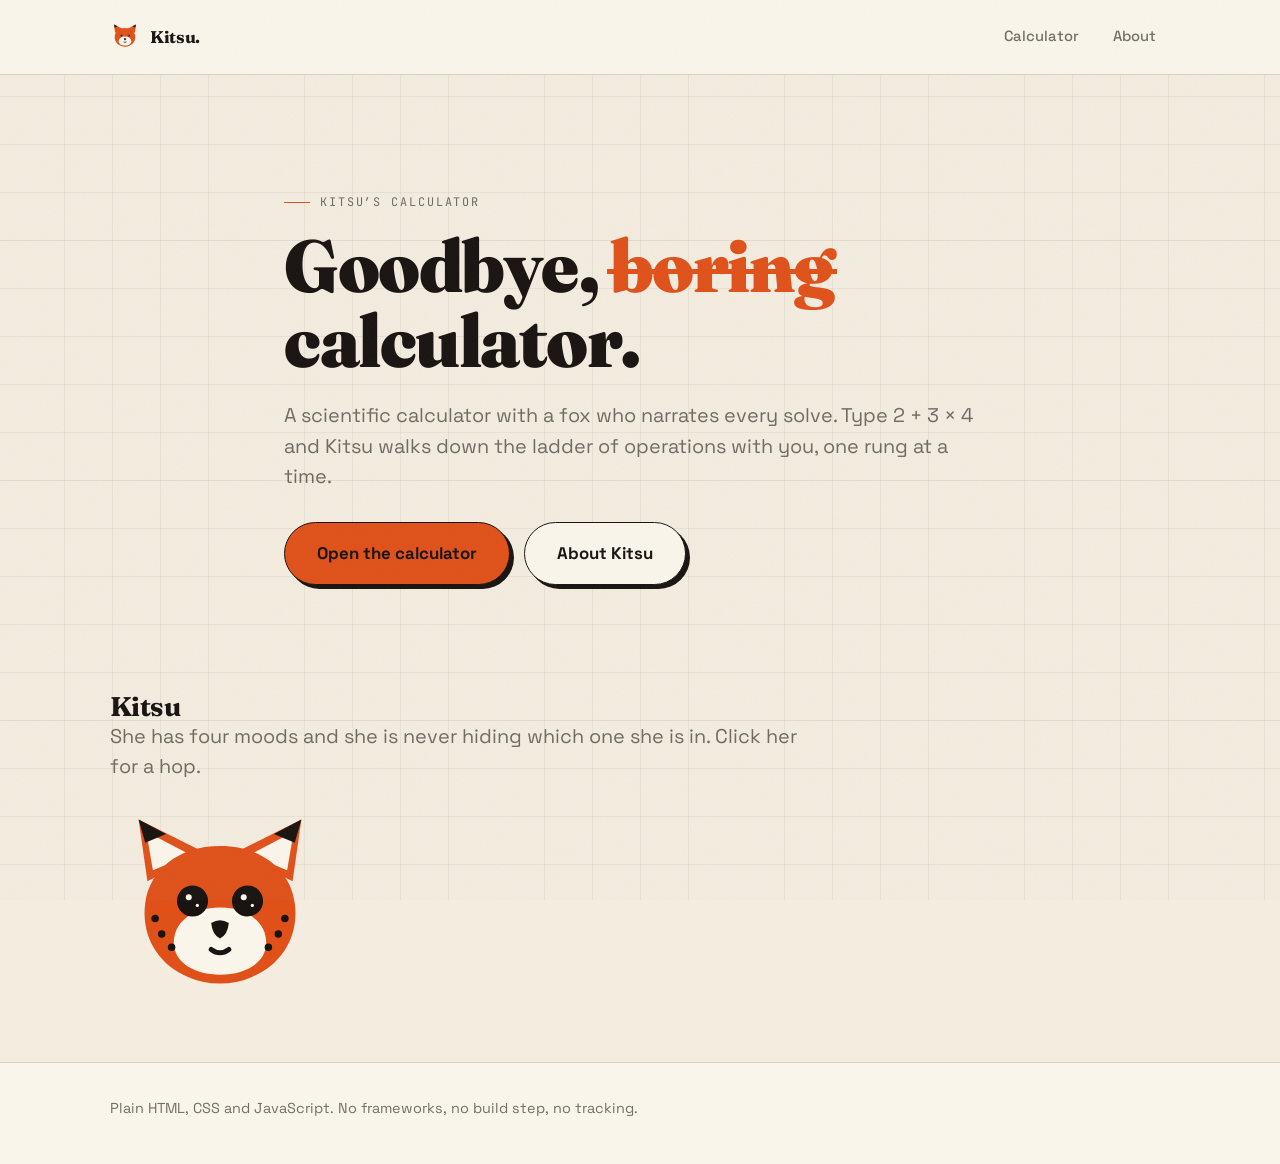
==== index.html @ 504167ad "Merge pull request #6 from Yosa-Shiawase/phase/0-scaffold Phase 0 — scaffold and tokens" ====
<!doctype html>
<html lang="en">
<head>
<meta charset="utf-8">
<meta name="viewport" content="width=device-width, initial-scale=1">
<title>Kitsu — a scientific calculator that shows its work</title>
<meta name="description" content="A scientific calculator with a fox who narrates every solve. Order of operations explained step by step, a DEG/RAD toggle and a history tape.">
<meta name="theme-color" content="#F3ECDF">
<link rel="canonical" href="https://haha-lol-calculator.onrender.com/">
<meta property="og:type" content="website">
<meta property="og:site_name" content="Kitsu">
<meta property="og:title" content="Kitsu — a scientific calculator that shows its work">
<meta property="og:description" content="Goodbye, boring calculator. A fox named Kitsu narrates every solve, step by step.">
<meta property="og:url" content="https://haha-lol-calculator.onrender.com/">
<meta property="og:image" content="https://haha-lol-calculator.onrender.com/assets/img/og-kitsu.png">
<meta name="twitter:card" content="summary_large_image">
<meta name="twitter:title" content="Kitsu — a scientific calculator that shows its work">
<meta name="twitter:description" content="Goodbye, boring calculator. A fox named Kitsu narrates every solve, step by step.">
<meta name="twitter:image" content="https://haha-lol-calculator.onrender.com/assets/img/og-kitsu.png">
<link rel="icon" href="assets/img/fox.svg" type="image/svg+xml">
<link rel="preconnect" href="https://fonts.googleapis.com">
<link rel="preconnect" href="https://fonts.gstatic.com" crossorigin>
<link rel="stylesheet" href="https://fonts.googleapis.com/css2?family=Fraunces:opsz,wght@9..144,700;9..144,900&family=JetBrains+Mono:wght@400;500;700&family=Space+Grotesk:wght@400;500;700&display=swap">
<link rel="stylesheet" href="assets/css/tokens.css">
</head>
<body>
<a class="skip" href="#main">Skip to content</a>
<div class="grain" aria-hidden="true"></div>

<header class="mast">
  <div class="wrap mast__in">
    <a class="brand" href="index.html">
      <svg viewBox="0 0 200 200" aria-hidden="true" focusable="false">
        <path fill="#E0511A" d="M34 72 L26 16 L86 46 Z"/>
        <path fill="#E0511A" d="M166 72 L174 16 L114 46 Z"/>
        <path fill="#191411" d="M26 16 L32 37 L51 29 Z"/>
        <path fill="#191411" d="M174 16 L168 37 L149 29 Z"/>
        <path fill="#E0511A" d="M100 40 C138 40 164 62 168 92 C172 122 156 148 129 159 C120 163 110 165 100 165 C90 165 80 163 71 159 C44 148 28 122 32 92 C36 62 62 40 100 40 Z"/>
        <path fill="#FAF5EA" d="M100 96 C126 96 142 110 142 128 C142 146 123 157 100 157 C77 157 58 146 58 128 C58 110 74 96 100 96 Z"/>
        <circle fill="#191411" cx="75" cy="90" r="7.4"/>
        <circle fill="#191411" cx="125" cy="90" r="7.4"/>
        <circle fill="#FAF5EA" cx="71.6" cy="86.6" r="2.7"/>
        <circle fill="#FAF5EA" cx="121.6" cy="86.6" r="2.7"/>
        <path fill="#191411" d="M92 110 Q100 105 108 110 Q107 121 100 124 Q93 121 92 110 Z"/>
        <path fill="none" stroke="#191411" stroke-width="5" stroke-linecap="round" d="M92 134 Q100 140 108 134"/>
      </svg>
      <span>Kitsu<b>.</b></span>
    </a>
    <nav class="nav" aria-label="Main">
      <a href="calc.html">Calculator</a>
      <a href="about.html">About</a>
    </nav>
  </div>
</header>

<main id="main" class="page">
  <section class="wrap hero">
    <p class="eyebrow">Kitsu&rsquo;s calculator</p>
    <h1 class="hero__title">Goodbye, <span class="strike">boring</span> calculator.</h1>
    <p class="lede">A scientific calculator with a fox who narrates every solve.
      Type <span>2 + 3 &times; 4</span> and Kitsu walks down the ladder of operations
      with you, one rung at a time.</p>
    <p class="hero__cta">
      <a class="btn btn--fox btn--lg" href="calc.html">Open the calculator</a>
      <a class="btn btn--lg" href="about.html">About Kitsu</a>
    </p>
  </section>

  <section class="wrap" aria-labelledby="fox-name">
    <h2 id="fox-name">Kitsu</h2>
    <p class="lede">She has four moods and she is never hiding which one she is in.
      Click her for a hop.</p>
    <p>
      <img src="assets/img/fox.svg" width="220" height="220"
           alt="Kitsu, a burnt-orange fox with dark ear tips and a cream muzzle, waiting.">
    </p>
  </section>
</main>

<footer class="foot">
  <div class="wrap foot__in">
    <p>Plain HTML, CSS and JavaScript. No frameworks, no build step, no tracking.</p>
  </div>
</footer>

<script src="assets/js/background.js" defer></script>
</body>
</html>
---- assets/css/tokens.css ----
/* ==========================================================================
   tokens.css — the single source of truth.
   Colour, type, form and motion live here as custom properties; nothing
   else in the site is allowed to invent a value. Paper, ink and one orange.
   ========================================================================== */

:root {
  /* --- palette ---------------------------------------------------------- */
  --paper: #F3ECDF;
  --paper2: #FAF5EA;
  --card: #EDE3D0;
  --ink: #191411;
  --ink-60: rgba(25, 20, 17, .6);
  --ink-30: rgba(25, 20, 17, .3);
  --line: rgba(25, 20, 17, .16);
  --fox: #E0511A;      /* the ONLY accent color in the entire site */
  --pine: #1F3B2C;
  --err: #B3261E;

  /* --- type ------------------------------------------------------------- */
  --disp: 'Fraunces', serif;
  --ui: 'Space Grotesk', sans-serif;
  --mono: 'JetBrains Mono', monospace;

  /* --- form ------------------------------------------------------------- */
  --sh: 4px 4px 0 var(--ink);   /* sticker shadow */
  --ease: cubic-bezier(.2, .8, .25, 1);
  --r-lg: 16px;
  --r-md: 10px;
  --r-pill: 999px;

  /* --- motion ----------------------------------------------------------- */
  --t-micro: 120ms;
  --t-enter: 260ms;
  --t-hop: 480ms;
  --t-wipe: 700ms;

  /* --- rhythm ----------------------------------------------------------- */
  --bw: 1.5px;
  --wrap: 1140px;
  --gut: clamp(18px, 5vw, 40px);
}

/* ==========================================================================
   reset
   ========================================================================== */

*,
*::before,
*::after { box-sizing: border-box; }

html {
  -webkit-text-size-adjust: 100%;
  scroll-behavior: smooth;
}

body {
  margin: 0;
  background: var(--paper);
  color: var(--ink);
  font-family: var(--ui);
  font-size: clamp(16px, .35vw + 15px, 18px);
  line-height: 1.6;
  overflow-x: hidden;
  -webkit-font-smoothing: antialiased;
  text-rendering: optimizeLegibility;
}

h1, h2, h3 {
  font-family: var(--disp);
  font-weight: 700;
  line-height: 1.02;
  letter-spacing: -.02em;
  margin: 0;
  text-wrap: balance;
}

p { margin: 0 0 1em; }
p:last-child { margin-bottom: 0; }

a {
  color: var(--ink);
  text-decoration-color: var(--fox);
  text-decoration-thickness: 2px;
  text-underline-offset: 3px;
  transition: color var(--t-micro) var(--ease);
}

a:hover { color: var(--fox); }

img, svg { display: block; max-width: 100%; }

button {
  font: inherit;
  color: inherit;
  border: 0;
  background: none;
  cursor: pointer;
}

:focus-visible {
  outline: 3px solid var(--fox);
  outline-offset: 3px;
  border-radius: 4px;
}

::selection {
  background: var(--fox);
  color: var(--paper2);
}

/* ==========================================================================
   paper grain — a fixed overlay, no interaction, always above the canvas
   ========================================================================== */

.grain {
  position: fixed;
  inset: 0;
  z-index: 6;
  pointer-events: none;
  opacity: .04;
  background-image: url("data:image/svg+xml,%3Csvg xmlns='http://www.w3.org/2000/svg' width='220' height='220'%3E%3Cfilter id='n'%3E%3CfeTurbulence type='fractalNoise' baseFrequency='.82' numOctaves='3' stitchTiles='stitch'/%3E%3C/filter%3E%3Crect width='220' height='220' filter='url(%23n)'/%3E%3C/svg%3E");
}

/* ==========================================================================
   layout
   ========================================================================== */

#paper-canvas {
  position: fixed;
  inset: 0;
  z-index: 0;
  pointer-events: none;
}

.page {
  position: relative;
  z-index: 1;
}

.wrap {
  width: 100%;
  max-width: var(--wrap);
  margin-inline: auto;
  padding-inline: var(--gut);
}

.wrap--tight { max-width: 760px; }

.skip {
  position: absolute;
  left: 8px;
  top: -60px;
  z-index: 20;
  padding: 10px 16px;
  background: var(--fox);
  color: var(--ink);
  border: var(--bw) solid var(--ink);
  border-radius: var(--r-md);
  font-weight: 700;
  transition: top var(--t-enter) var(--ease);
}

.skip:focus { top: 8px; }

.vh {
  position: absolute;
  width: 1px;
  height: 1px;
  margin: -1px;
  padding: 0;
  overflow: hidden;
  clip: rect(0 0 0 0);
  clip-path: inset(50%);
  white-space: nowrap;
  border: 0;
}

/* ==========================================================================
   masthead
   ========================================================================== */

.mast {
  position: relative;
  z-index: 4;
  border-bottom: var(--bw) solid var(--line);
  background: var(--paper2);
}

.mast__in {
  display: flex;
  align-items: center;
  gap: 18px;
  min-height: 74px;
  padding-block: 10px;
}

.brand {
  display: inline-flex;
  align-items: center;
  gap: 10px;
  font-family: var(--disp);
  font-weight: 700;
  font-size: 1.06rem;
  letter-spacing: -.02em;
  text-decoration: none;
  color: var(--ink);
  margin-right: auto;
}

.brand svg { width: 30px; height: 30px; }

.nav {
  display: flex;
  align-items: center;
  gap: 6px;
}

.nav a {
  padding: 8px 14px;
  border-radius: var(--r-pill);
  font-size: .92rem;
  font-weight: 500;
  text-decoration: none;
  color: var(--ink-60);
  transition: background var(--t-micro) var(--ease), color var(--t-micro) var(--ease);
}

.nav a:hover {
  background: var(--card);
  color: var(--ink);
}

.nav a[aria-current='page'] {
  color: var(--ink);
  background: var(--card);
  box-shadow: inset 0 0 0 var(--bw) var(--ink);
}

/* ==========================================================================
   buttons, cards, headings
   ========================================================================== */

.btn {
  display: inline-flex;
  align-items: center;
  justify-content: center;
  gap: 10px;
  padding: 13px 24px;
  border: var(--bw) solid var(--ink);
  border-radius: var(--r-pill);
  background: var(--paper2);
  color: var(--ink);
  font-weight: 700;
  font-size: .98rem;
  text-decoration: none;
  box-shadow: var(--sh);
  transition: transform var(--t-micro) var(--ease), box-shadow var(--t-micro) var(--ease), background var(--t-micro) var(--ease);
}

.btn:hover {
  transform: translate(-2px, -2px);
  box-shadow: 6px 6px 0 var(--ink);
  color: var(--ink);
}

.btn:active {
  transform: translate(2px, 2px);
  box-shadow: 1px 1px 0 var(--ink);
}

.btn--fox {
  background: var(--fox);
  color: var(--ink);
}

.btn--lg { padding: 17px 32px; font-size: 1.05rem; }

.card {
  background: var(--paper2);
  border: var(--bw) solid var(--ink);
  border-radius: var(--r-lg);
  box-shadow: var(--sh);
}

.eyebrow {
  display: inline-flex;
  align-items: center;
  gap: 10px;
  font-family: var(--mono);
  font-size: .74rem;
  letter-spacing: .16em;
  text-transform: uppercase;
  color: var(--ink-60);
  margin: 0 0 16px;
}

.eyebrow::before {
  content: "";
  width: 26px;
  height: var(--bw);
  background: var(--fox);
}

.lede {
  font-size: clamp(1.06rem, .5vw + 1rem, 1.24rem);
  line-height: 1.55;
  color: var(--ink-60);
  max-width: 54ch;
}

.rule {
  height: var(--bw);
  background: var(--ink);
  border: 0;
  margin: 0;
}

/* the struck word: always struck, so it survives without JavaScript */
.strike {
  position: relative;
  color: var(--fox);
  white-space: nowrap;
}

.strike::after {
  content: "";
  position: absolute;
  left: -.04em;
  right: -.04em;
  top: 54%;
  height: .075em;
  background: var(--fox);
}

/* ==========================================================================
   hero block, shared by the placeholders
   ========================================================================== */

.hero {
  padding-block: clamp(46px, 9vw, 108px);
  max-width: 66ch;
}

.hero__title {
  font-size: clamp(2.4rem, 7vw, 4.6rem);
  font-weight: 900;
  margin-bottom: .3em;
}

.hero__cta {
  display: flex;
  flex-wrap: wrap;
  gap: 14px;
  margin: 30px 0 0;
}

/* ==========================================================================
   footer
   ========================================================================== */

.foot {
  position: relative;
  z-index: 1;
  border-top: var(--bw) solid var(--line);
  background: var(--paper2);
  padding-block: 34px 44px;
  margin-top: 40px;
}

.foot__in {
  display: flex;
  flex-wrap: wrap;
  gap: 18px 40px;
  align-items: center;
  font-size: .9rem;
  color: var(--ink-60);
}

.foot__in p { margin: 0; }

@media (prefers-reduced-motion: reduce) {
  html { scroll-behavior: auto; }

  *,
  *::before,
  *::after {
    animation-duration: .001ms !important;
    animation-iteration-count: 1 !important;
    transition-duration: .001ms !important;
    scroll-behavior: auto !important;
  }
}
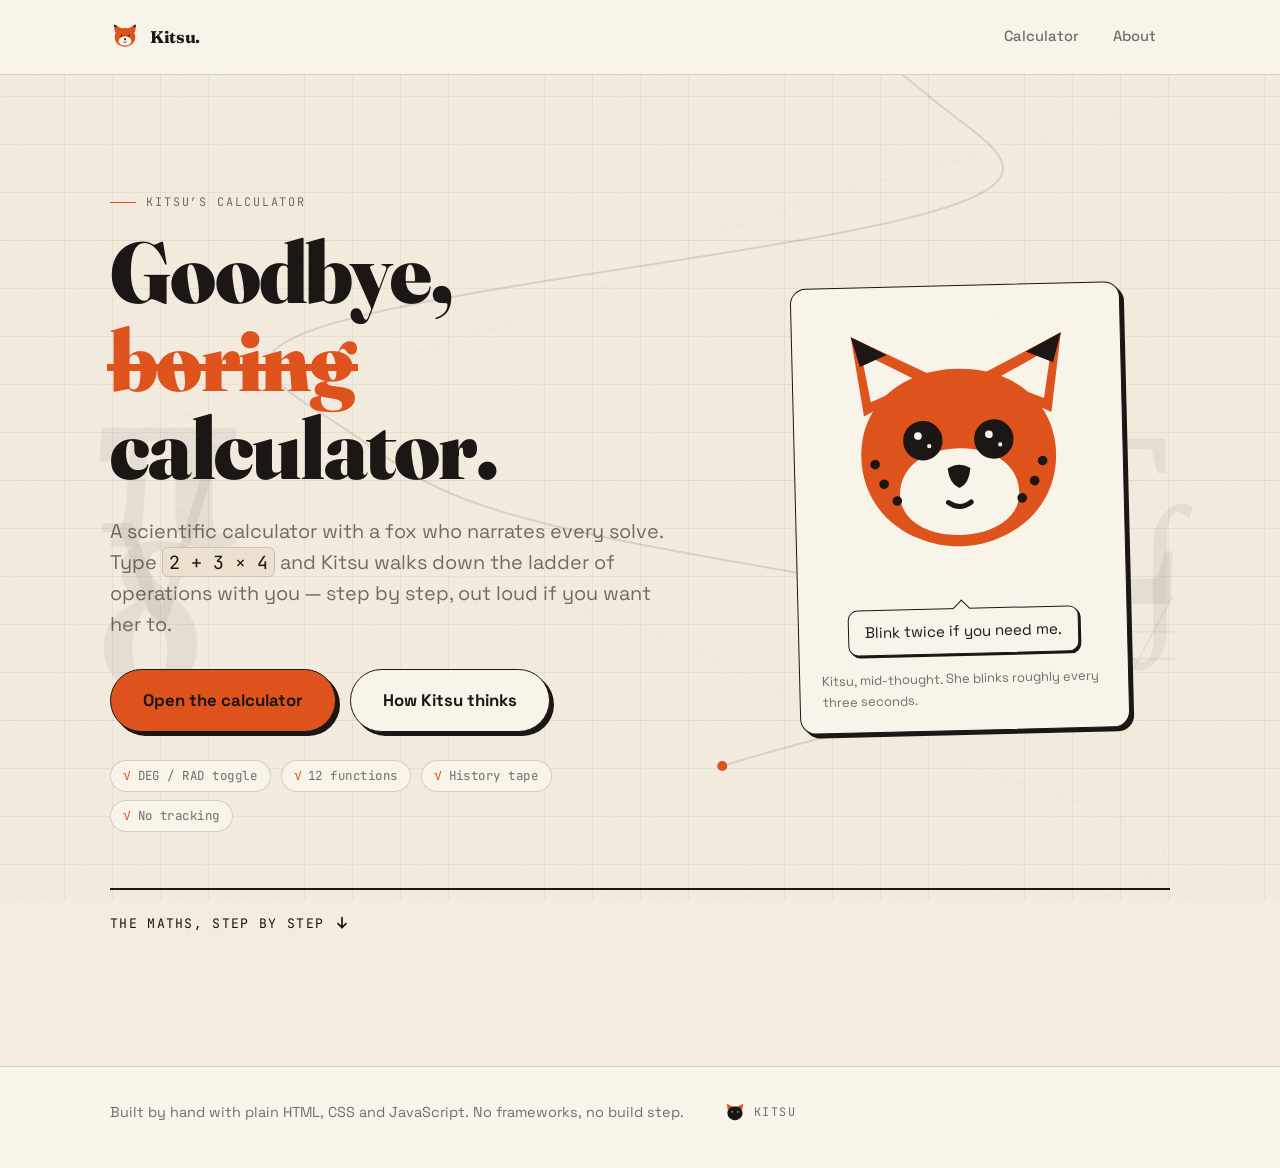
==== commit e574443e: "Merge pull request #7 from Yosa-Shiawase/phase/1-engine-and-fox Phase 1 — engine and fox module" ====
--- a/index.html
+++ b/index.html
@@ -4,7 +4,7 @@
 <meta charset="utf-8">
 <meta name="viewport" content="width=device-width, initial-scale=1">
 <title>Kitsu — a scientific calculator that shows its work</title>
-<meta name="description" content="A scientific calculator with a fox who narrates every solve. Order of operations explained step by step, a DEG/RAD toggle and a history tape.">
+<meta name="description" content="A scientific calculator with a fox who narrates every solve. Order of operations explained out loud, a DEG/RAD toggle, a history tape and keyboard shortcuts.">
 <meta name="theme-color" content="#F3ECDF">
 <link rel="canonical" href="https://haha-lol-calculator.onrender.com/">
 <meta property="og:type" content="website">
@@ -20,8 +20,9 @@
 <link rel="icon" href="assets/img/fox.svg" type="image/svg+xml">
 <link rel="preconnect" href="https://fonts.googleapis.com">
 <link rel="preconnect" href="https://fonts.gstatic.com" crossorigin>
-<link rel="stylesheet" href="https://fonts.googleapis.com/css2?family=Fraunces:opsz,wght@9..144,700;9..144,900&family=JetBrains+Mono:wght@400;500;700&family=Space+Grotesk:wght@400;500;700&display=swap">
+<link rel="stylesheet" href="https://fonts.googleapis.com/css2?family=Fraunces:opsz,wght@9..144,500;9..144,700;9..144,900&family=JetBrains+Mono:wght@400;500;700&family=Space+Grotesk:wght@400;500;700&display=swap">
 <link rel="stylesheet" href="assets/css/tokens.css">
+<script>document.documentElement.className += ' js';</script>
 </head>
 <body>
 <a class="skip" href="#main">Skip to content</a>
@@ -54,35 +55,59 @@
 </header>
 
 <main id="main" class="page">
-  <section class="wrap hero">
-    <p class="eyebrow">Kitsu&rsquo;s calculator</p>
-    <h1 class="hero__title">Goodbye, <span class="strike">boring</span> calculator.</h1>
-    <p class="lede">A scientific calculator with a fox who narrates every solve.
-      Type <span>2 + 3 &times; 4</span> and Kitsu walks down the ladder of operations
-      with you, one rung at a time.</p>
-    <p class="hero__cta">
-      <a class="btn btn--fox btn--lg" href="calc.html">Open the calculator</a>
-      <a class="btn btn--lg" href="about.html">About Kitsu</a>
-    </p>
+  <section class="hero wrap">
+    <div class="hero__copy">
+      <p class="eyebrow">Kitsu&rsquo;s calculator</p>
+      <h1 class="hero__title">Goodbye, <span class="strike">boring</span> calculator.</h1>
+      <p class="lede">A scientific calculator with a fox who narrates every solve.
+        Type <span class="mono">2 + 3 &times; 4</span> and Kitsu walks down the ladder of
+        operations with you — step by step, out loud if you want her to.</p>
+      <p class="hero__cta">
+        <a class="btn btn--fox btn--lg" href="calc.html">Open the calculator</a>
+        <a class="btn btn--lg" href="about.html">How Kitsu thinks</a>
+      </p>
+      <ul class="ticks">
+        <li>DEG / RAD toggle</li>
+        <li>12 functions</li>
+        <li>History tape</li>
+        <li>No tracking</li>
+      </ul>
+    </div>
+    <figure class="hero__fox" data-reveal>
+      <div data-kitsu="hero" data-line="Blink twice if you need me."></div>
+      <figcaption class="hero__cap">Kitsu, mid-thought. She blinks roughly every three seconds.</figcaption>
+    </figure>
   </section>
 
-  <section class="wrap" aria-labelledby="fox-name">
-    <h2 id="fox-name">Kitsu</h2>
-    <p class="lede">She has four moods and she is never hiding which one she is in.
-      Click her for a hop.</p>
-    <p>
-      <img src="assets/img/fox.svg" width="220" height="220"
-           alt="Kitsu, a burnt-orange fox with dark ear tips and a cream muzzle, waiting.">
+  <section class="hero__more wrap" aria-hidden="false">
+    <hr class="rule">
+    <p class="hero__next">
+      <a href="#story">The maths, step by step
+        <svg viewBox="0 0 24 24" width="16" height="16" aria-hidden="true" focusable="false">
+          <path fill="none" stroke="currentColor" stroke-width="2.5" stroke-linecap="round" stroke-linejoin="round" d="M12 4v15m0 0l-6-6m6 6l6-6"/>
+        </svg>
+      </a>
     </p>
   </section>
 </main>
 
 <footer class="foot">
   <div class="wrap foot__in">
-    <p>Plain HTML, CSS and JavaScript. No frameworks, no build step, no tracking.</p>
+    <p>Built by hand with plain HTML, CSS and JavaScript. No frameworks, no build step.</p>
+    <p class="foot__seal">
+      <svg viewBox="0 0 200 200" aria-hidden="true" focusable="false">
+        <path fill="#E0511A" d="M34 72 L26 16 L86 46 Z"/>
+        <path fill="#E0511A" d="M166 72 L174 16 L114 46 Z"/>
+        <path fill="#191411" d="M100 40 C138 40 164 62 168 92 C172 122 156 148 129 159 C120 163 110 165 100 165 C90 165 80 163 71 159 C44 148 28 122 32 92 C36 62 62 40 100 40 Z"/>
+        <circle fill="#FAF5EA" cx="75" cy="90" r="6.5"/>
+        <circle fill="#FAF5EA" cx="125" cy="90" r="6.5"/>
+      </svg>
+      Kitsu
+    </p>
   </div>
 </footer>
 
+<script src="assets/js/fox.js" defer></script>
 <script src="assets/js/background.js" defer></script>
 </body>
 </html>
--- a/assets/css/tokens.css
+++ b/assets/css/tokens.css
@@ -1,7 +1,7 @@
 /* ==========================================================================
-   tokens.css — the single source of truth.
-   Colour, type, form and motion live here as custom properties; nothing
-   else in the site is allowed to invent a value. Paper, ink and one orange.
+   Haha-lol-calculator — design tokens + shared page furniture
+   assets/css/tokens.css is the single source of truth for color, type,
+   motion and rhythm. calc.css only adds calculator-specific layout.
    ========================================================================== */
 
 :root {
@@ -23,7 +23,8 @@
   --mono: 'JetBrains Mono', monospace;
 
   /* --- form ------------------------------------------------------------- */
-  --sh: 4px 4px 0 var(--ink);   /* sticker shadow */
+  --sh: 4px 4px 0 var(--ink);
+  --sh-sm: 2px 2px 0 var(--ink);
   --ease: cubic-bezier(.2, .8, .25, 1);
   --r-lg: 16px;
   --r-md: 10px;
@@ -66,7 +67,7 @@
   text-rendering: optimizeLegibility;
 }
 
-h1, h2, h3 {
+h1, h2, h3, h4 {
   font-family: var(--disp);
   font-weight: 700;
   line-height: 1.02;
@@ -98,6 +99,13 @@
   cursor: pointer;
 }
 
+input, select, textarea { font: inherit; color: inherit; }
+
+table {
+  border-collapse: collapse;
+  width: 100%;
+}
+
 :focus-visible {
   outline: 3px solid var(--fox);
   outline-offset: 3px;
@@ -110,7 +118,7 @@
 }
 
 /* ==========================================================================
-   paper grain — a fixed overlay, no interaction, always above the canvas
+   paper grain — fixed overlay, no interaction, always behind content
    ========================================================================== */
 
 .grain {
@@ -154,14 +162,14 @@
   z-index: 20;
   padding: 10px 16px;
   background: var(--fox);
-  color: var(--ink);
+  color: var(--paper2);
   border: var(--bw) solid var(--ink);
   border-radius: var(--r-md);
   font-weight: 700;
   transition: top var(--t-enter) var(--ease);
 }
 
-.skip:focus { top: 8px; }
+.skip:focus { top: 8px; color: var(--paper2); }
 
 .vh {
   position: absolute;
@@ -177,7 +185,7 @@
 }
 
 /* ==========================================================================
-   masthead
+   header / nav
    ========================================================================== */
 
 .mast {
@@ -209,6 +217,8 @@
 }
 
 .brand svg { width: 30px; height: 30px; }
+
+.brand b { font-weight: 700; }
 
 .nav {
   display: flex;
@@ -238,7 +248,7 @@
 }
 
 /* ==========================================================================
-   buttons, cards, headings
+   buttons
    ========================================================================== */
 
 .btn {
@@ -274,7 +284,14 @@
   color: var(--ink);
 }
 
+.btn--fox:hover { color: var(--ink); }
+
 .btn--lg { padding: 17px 32px; font-size: 1.05rem; }
+.btn--sm { padding: 9px 16px; font-size: .88rem; box-shadow: var(--sh-sm); }
+
+/* ==========================================================================
+   cards + section furniture
+   ========================================================================== */
 
 .card {
   background: var(--paper2);
@@ -316,7 +333,15 @@
   margin: 0;
 }
 
-/* the struck word: always struck, so it survives without JavaScript */
+.hair {
+  height: 1px;
+  background: var(--line);
+  border: 0;
+  margin: 0;
+}
+
+section { position: relative; }
+
 .strike {
   position: relative;
   color: var(--fox);
@@ -333,51 +358,159 @@
   background: var(--fox);
 }
 
-/* ==========================================================================
-   hero block, shared by the placeholders
-   ========================================================================== */
-
-.hero {
-  padding-block: clamp(46px, 9vw, 108px);
-  max-width: 66ch;
-}
-
-.hero__title {
-  font-size: clamp(2.4rem, 7vw, 4.6rem);
-  font-weight: 900;
-  margin-bottom: .3em;
-}
-
-.hero__cta {
+.js .strike::after {
+  transform: scaleX(0);
+  transform-origin: left center;
+  transition: transform 420ms var(--ease) 180ms;
+}
+
+.js .strike.is-struck::after { transform: scaleX(1); }
+
+/* ==========================================================================
+   fox svg — moods are pure visibility toggles off data-mood
+   ========================================================================== */
+
+.fox {
+  width: 100%;
+  height: auto;
+  overflow: visible;
+}
+
+.fox * { vector-effect: non-scaling-stroke; }
+
+/* each mood shows exactly one eye set and exactly one mouth */
+.fox .m-happy,
+.fox .m-wavy,
+.fox .m-flat,
+.fox .m-neutral,
+.fox .b-think,
+.fox .b-oops,
+.fox .blush,
+.fox .e-arc,
+.fox .e-x,
+.fox .track { opacity: 0; }
+
+.fox[data-mood='idle'] .track,
+.fox[data-mood='idle'] .m-neutral { opacity: 1; }
+
+.fox[data-mood='think'] .track,
+.fox[data-mood='think'] .m-flat,
+.fox[data-mood='think'] .b-think { opacity: 1; }
+
+.fox[data-mood='happy'] .m-happy,
+.fox[data-mood='happy'] .e-arc,
+.fox[data-mood='happy'] .blush { opacity: 1; }
+
+.fox[data-mood='oops'] .m-wavy,
+.fox[data-mood='oops'] .e-x,
+.fox[data-mood='oops'] .b-oops { opacity: 1; }
+
+.fox__tilt {
+  transform-box: fill-box;
+  transform-origin: 50% 88%;
+  transition: transform var(--t-enter) var(--ease);
+}
+
+.fox[data-mood='oops'] .fox__tilt { transform: rotate(-5deg); }
+
+.fox .track {
+  transform-box: fill-box;
+  transform-origin: 50% 50%;
+}
+
+.fox .pupilgrp {
+  transform-box: fill-box;
+  transform-origin: 50% 50%;
+  transform: scaleY(var(--blink, 1));
+  transition: transform 130ms var(--ease);
+}
+
+.fox.is-hop { animation: fox-hop var(--t-hop) var(--ease); }
+
+@keyframes fox-hop {
+  0%   { transform: translateY(0) scale(1, 1); }
+  22%  { transform: translateY(4px) scale(1.1, .9); }
+  55%  { transform: translateY(-16px) scale(.94, 1.1); }
+  78%  { transform: translateY(0) scale(1.05, .95); }
+  100% { transform: translateY(0) scale(1, 1); }
+}
+
+/* ==========================================================================
+   Kitsu — the fox plus her speech bubble
+   ========================================================================== */
+
+.kitsu {
   display: flex;
-  flex-wrap: wrap;
-  gap: 14px;
-  margin: 30px 0 0;
-}
-
-/* ==========================================================================
-   footer
-   ========================================================================== */
-
-.foot {
+  flex-direction: column;
+  align-items: center;
+  gap: 12px;
+  text-align: center;
+}
+
+.kitsu .fox {
+  width: 100%;
+  cursor: pointer;
+}
+
+.kitsu__line {
+  margin: 0;
+  max-width: 30ch;
+  padding: 11px 16px;
+  background: var(--paper2);
+  border: var(--bw) solid var(--ink);
+  border-radius: var(--r-md);
+  box-shadow: var(--sh-sm);
+  font-size: .95rem;
+  line-height: 1.45;
   position: relative;
-  z-index: 1;
-  border-top: var(--bw) solid var(--line);
-  background: var(--paper2);
-  padding-block: 34px 44px;
-  margin-top: 40px;
-}
-
-.foot__in {
-  display: flex;
-  flex-wrap: wrap;
-  gap: 18px 40px;
-  align-items: center;
-  font-size: .9rem;
-  color: var(--ink-60);
-}
-
-.foot__in p { margin: 0; }
+  opacity: 0;
+  transform: translateY(6px);
+  transition: opacity var(--t-enter) var(--ease), transform var(--t-enter) var(--ease);
+}
+
+.kitsu__line:empty { display: none; }
+
+.kitsu.is-talking .kitsu__line {
+  opacity: 1;
+  transform: none;
+}
+
+.kitsu.is-talking .kitsu__line::before {
+  content: "";
+  position: absolute;
+  top: -7px;
+  left: calc(50% - 7px);
+  width: 12px;
+  height: 12px;
+  background: var(--paper2);
+  border-left: var(--bw) solid var(--ink);
+  border-top: var(--bw) solid var(--ink);
+  transform: rotate(45deg);
+}
+
+.kitsu.is-talking .kitsu__line em {
+  font-style: normal;
+  background: var(--fox);
+  color: var(--ink);
+  border-radius: 3px;
+}
+
+/* ==========================================================================
+   scroll reveal
+   ========================================================================== */
+
+.reveal,
+[data-reveal] {
+  opacity: 0;
+  transform: translateY(22px);
+  transition: opacity var(--t-enter) var(--ease), transform var(--t-enter) var(--ease);
+}
+
+.reveal.is-in,
+[data-reveal].is-in {
+  opacity: 1;
+  transform: none;
+}
 
 @media (prefers-reduced-motion: reduce) {
   html { scroll-behavior: auto; }
@@ -390,4 +523,162 @@
     transition-duration: .001ms !important;
     scroll-behavior: auto !important;
   }
-}+
+  .reveal,
+  [data-reveal] { opacity: 1; transform: none; }
+}
+
+/* ==========================================================================
+   landing — hero, story beats, mood gallery
+   ========================================================================== */
+
+.mono {
+  font-family: var(--mono);
+  font-size: .92em;
+  padding: .1em .34em;
+  border: 1px solid var(--line);
+  border-radius: 6px;
+  background: var(--card);
+  color: var(--ink);
+  white-space: nowrap;
+}
+
+.hero {
+  display: grid;
+  grid-template-columns: minmax(0, 1.15fr) minmax(0, .85fr);
+  gap: clamp(28px, 6vw, 70px);
+  align-items: center;
+  padding-block: clamp(46px, 9vw, 108px) clamp(28px, 5vw, 56px);
+}
+
+.hero__title {
+  font-size: clamp(2.7rem, 8.2vw, 5.4rem);
+  font-weight: 900;
+  margin-bottom: .28em;
+  max-width: 12ch;
+}
+
+.hero__copy { min-width: 0; }
+
+.hero__cta {
+  display: flex;
+  flex-wrap: wrap;
+  gap: 14px;
+  margin-top: 30px;
+}
+
+.ticks {
+  display: flex;
+  flex-wrap: wrap;
+  gap: 8px 10px;
+  list-style: none;
+  margin: 28px 0 0;
+  padding: 0;
+  font-family: var(--mono);
+  font-size: .78rem;
+  letter-spacing: .04em;
+  color: var(--ink-60);
+}
+
+.ticks li {
+  border: 1px solid var(--line);
+  border-radius: var(--r-pill);
+  padding: 5px 12px;
+  background: var(--paper2);
+}
+
+.ticks li::before { content: "\221A"; color: var(--fox); margin-right: 7px; }
+
+.hero__fox {
+  margin: 0;
+  justify-self: center;
+  max-width: 330px;
+  width: 100%;
+  padding: 26px 22px 20px;
+  background: var(--paper2);
+  border: var(--bw) solid var(--ink);
+  border-radius: var(--r-lg);
+  box-shadow: var(--sh);
+  rotate: -1.4deg;
+}
+
+.hero__cap {
+  margin: 14px 0 0;
+  font-size: .82rem;
+  color: var(--ink-60);
+}
+
+.hero__more {
+  padding-bottom: clamp(40px, 8vw, 90px);
+}
+
+.hero__more .rule { margin-bottom: 18px; }
+
+.hero__next a {
+  display: inline-flex;
+  align-items: center;
+  gap: 10px;
+  font-family: var(--mono);
+  font-size: .82rem;
+  letter-spacing: .1em;
+  text-transform: uppercase;
+  text-decoration: none;
+  color: var(--ink);
+}
+
+.hero__next svg {
+  animation: nudge 1800ms var(--ease) infinite;
+}
+
+@keyframes nudge {
+  0%, 100% { transform: translateY(0); }
+  50% { transform: translateY(4px); }
+}
+
+@media (max-width: 860px) {
+  .hero {
+    grid-template-columns: 1fr;
+    padding-top: 40px;
+  }
+
+  .hero__fox { max-width: 260px; justify-self: start; }
+  .hero__title { max-width: 100%; }
+}
+
+/* ==========================================================================
+   footer
+   ========================================================================== */
+
+.foot {
+  position: relative;
+  z-index: 1;
+  border-top: var(--bw) solid var(--line);
+  background: var(--paper2);
+  padding-block: 34px 44px;
+  margin-top: 40px;
+}
+
+.foot__in {
+  display: flex;
+  flex-wrap: wrap;
+  gap: 18px 40px;
+  align-items: center;
+  font-size: .9rem;
+  color: var(--ink-60);
+}
+
+.foot__in p { margin: 0; }
+
+.foot__seal {
+  margin-left: auto;
+  display: inline-flex;
+  align-items: center;
+  gap: 8px;
+  font-family: var(--mono);
+  font-size: .74rem;
+  letter-spacing: .12em;
+  text-transform: uppercase;
+  color: var(--ink-60);
+}
+
+.foot__seal svg { width: 22px; height: 22px; }
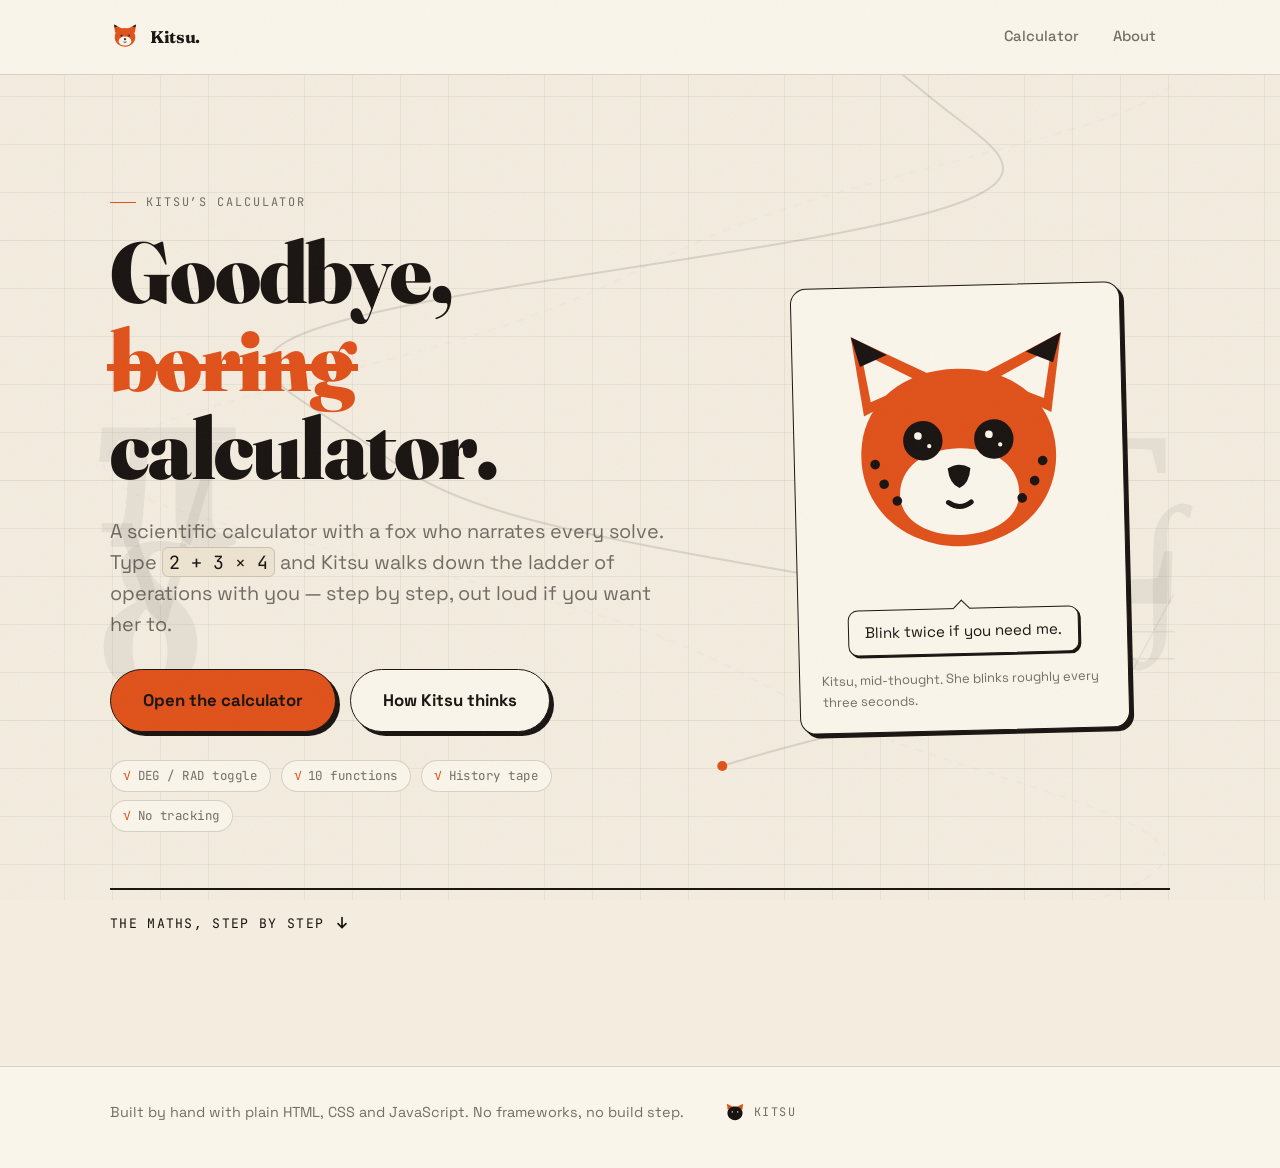
==== commit 4348cd6d: "Merge pull request #8 from Yosa-Shiawase/phase/2-calc-desktop Phase 2 — calc desktop" ====
--- a/index.html
+++ b/index.html
@@ -68,7 +68,7 @@
       </p>
       <ul class="ticks">
         <li>DEG / RAD toggle</li>
-        <li>12 functions</li>
+        <li>10 functions</li>
         <li>History tape</li>
         <li>No tracking</li>
       </ul>
--- a/assets/css/tokens.css
+++ b/assets/css/tokens.css
@@ -495,6 +495,16 @@
   border-radius: 3px;
 }
 
+.kitsu__line .word {
+  border-radius: 3px;
+  transition: background var(--t-micro) var(--ease);
+}
+
+.kitsu__line .word.is-spoken {
+  background: var(--fox);
+  color: var(--ink);
+}
+
 /* ==========================================================================
    scroll reveal
    ========================================================================== */
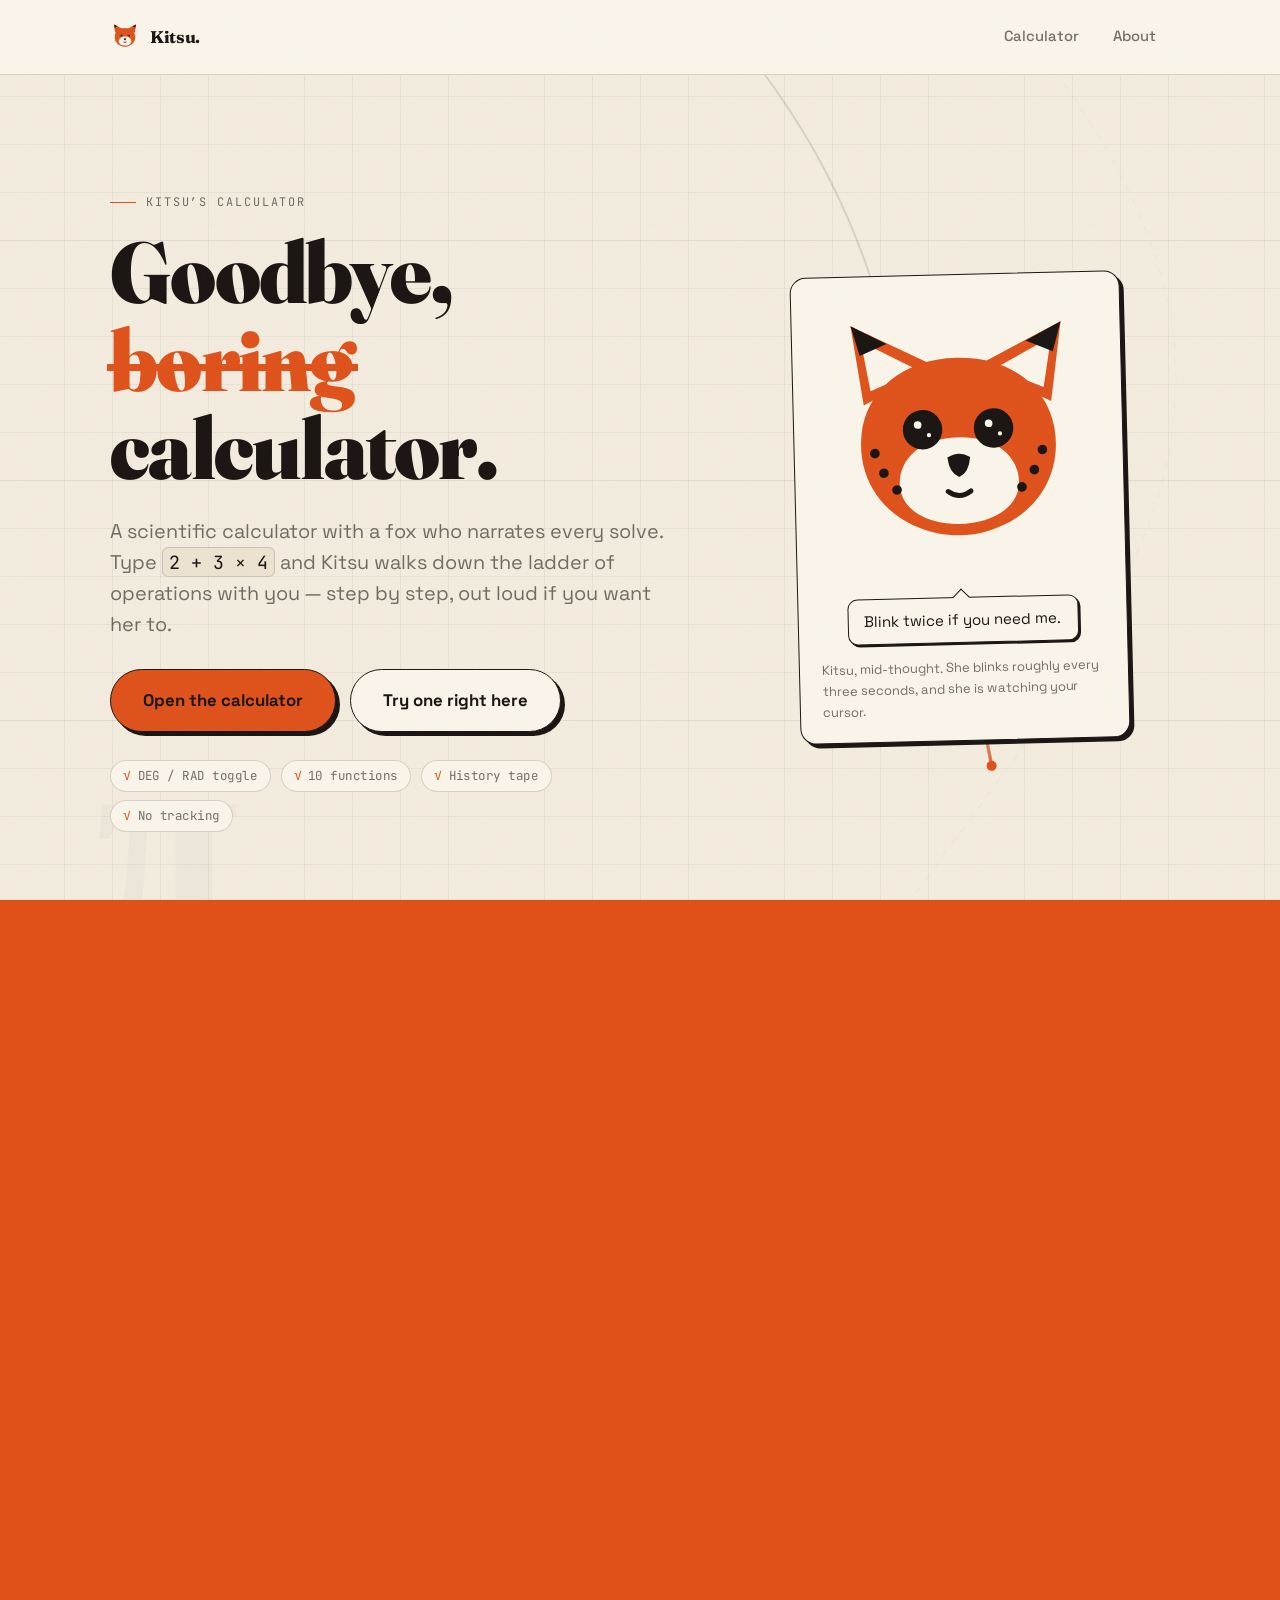
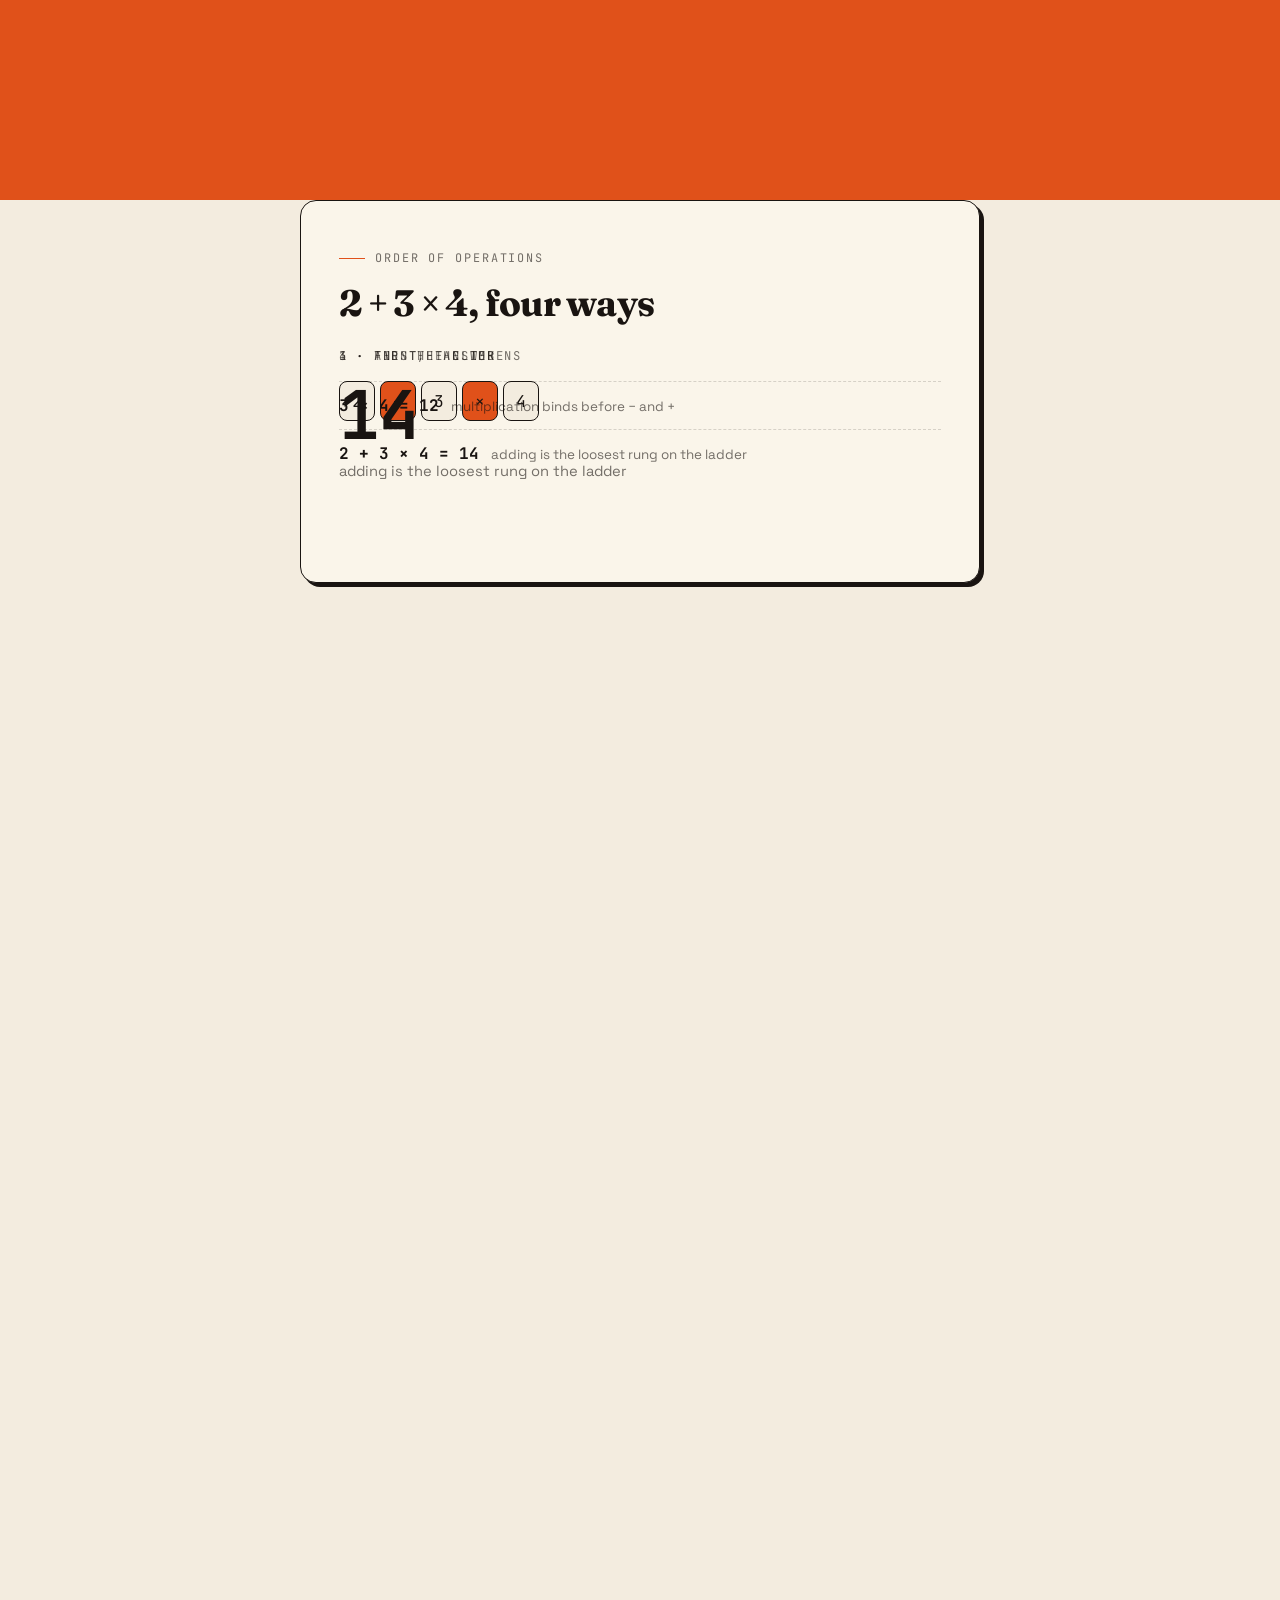
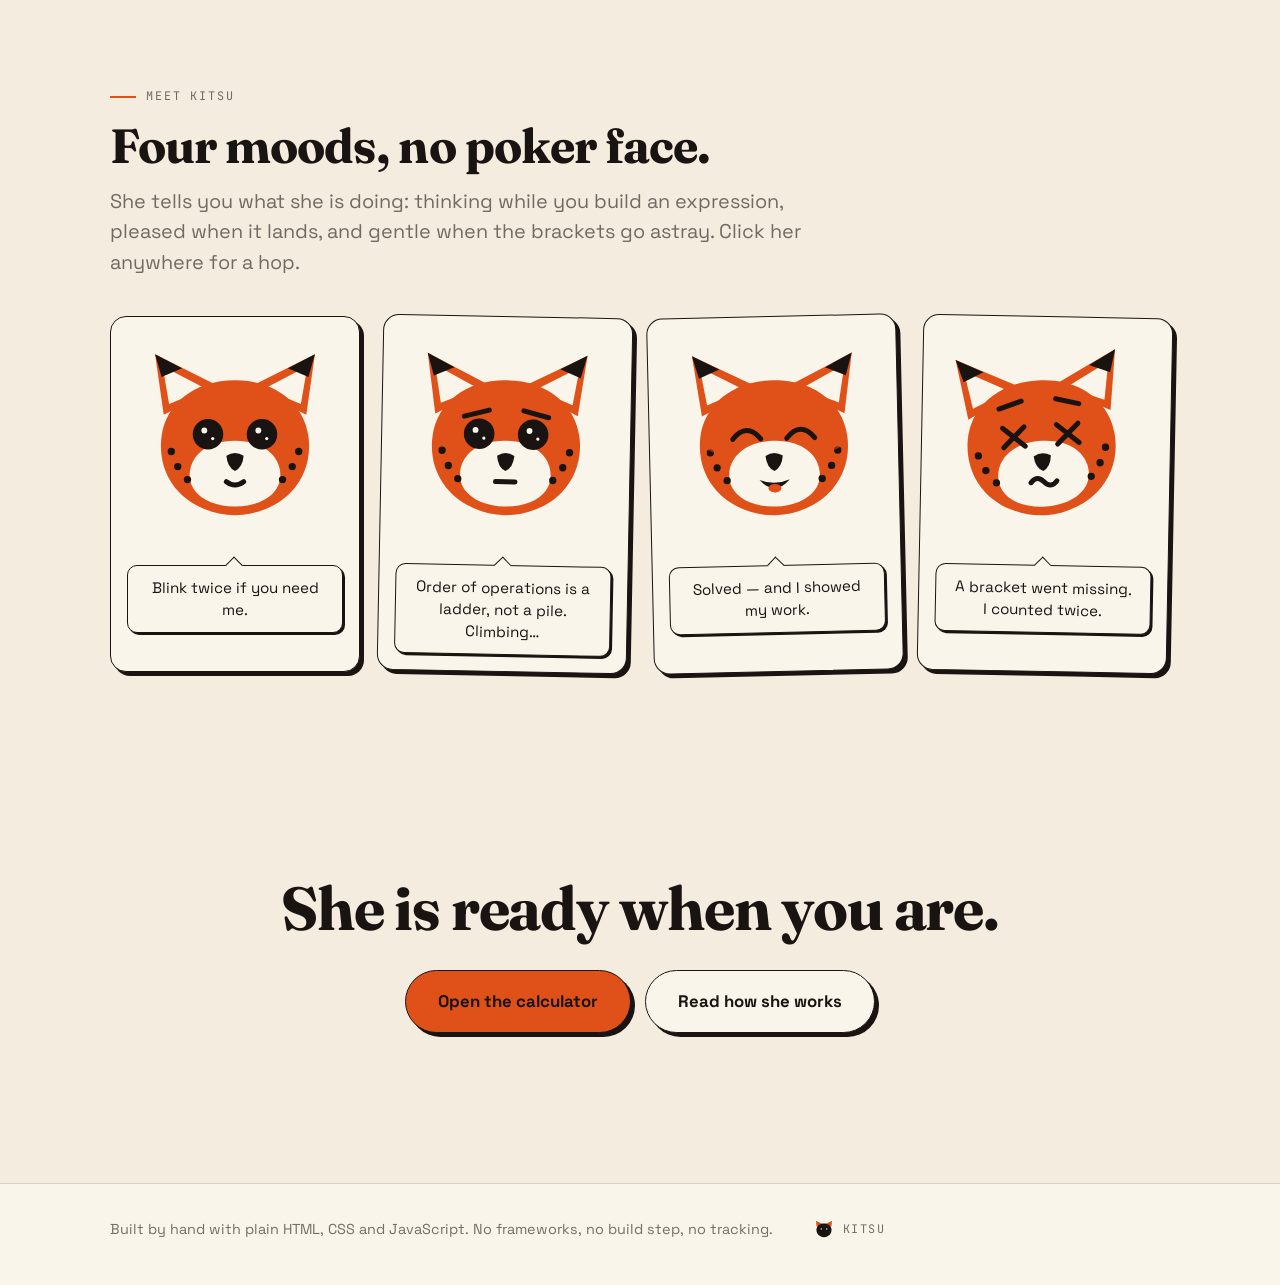
==== commit 5ca0fe4b: "Merge pull request #9 from Yosa-Shiawase/phase/3-story Phase 3 — the landing story and the about pag" ====
--- a/index.html
+++ b/index.html
@@ -55,6 +55,7 @@
 </header>
 
 <main id="main" class="page">
+
   <section class="hero wrap">
     <div class="hero__copy">
       <p class="eyebrow">Kitsu&rsquo;s calculator</p>
@@ -64,7 +65,7 @@
         operations with you — step by step, out loud if you want her to.</p>
       <p class="hero__cta">
         <a class="btn btn--fox btn--lg" href="calc.html">Open the calculator</a>
-        <a class="btn btn--lg" href="about.html">How Kitsu thinks</a>
+        <a class="btn btn--lg" href="#minipad">Try one right here</a>
       </p>
       <ul class="ticks">
         <li>DEG / RAD toggle</li>
@@ -75,25 +76,100 @@
     </div>
     <figure class="hero__fox" data-reveal>
       <div data-kitsu="hero" data-line="Blink twice if you need me."></div>
-      <figcaption class="hero__cap">Kitsu, mid-thought. She blinks roughly every three seconds.</figcaption>
+      <figcaption class="hero__cap">Kitsu, mid-thought. She blinks roughly every three seconds, and she is watching your cursor.</figcaption>
     </figure>
   </section>
 
-  <section class="hero__more wrap" aria-hidden="false">
-    <hr class="rule">
-    <p class="hero__next">
-      <a href="#story">The maths, step by step
-        <svg viewBox="0 0 24 24" width="16" height="16" aria-hidden="true" focusable="false">
-          <path fill="none" stroke="currentColor" stroke-width="2.5" stroke-linecap="round" stroke-linejoin="round" d="M12 4v15m0 0l-6-6m6 6l6-6"/>
-        </svg>
-      </a>
+  <section class="beat wrap" id="minipad" data-reveal>
+    <div class="beat__copy">
+      <p class="eyebrow">Not a screenshot</p>
+      <h2>Three keys. Real answers.</h2>
+      <p class="lede">These are the actual engine, the actual narrator. Press one and
+        watch her show her work.</p>
+    </div>
+
+    <div class="minipad">
+      <button type="button" class="key key--big" data-go="7 &times; 8">7 &times; 8</button>
+      <button type="button" class="key key--big" data-go="2 + 3 &times; 4">2 + 3 &times; 4</button>
+      <button type="button" class="key key--big" data-go="sin(30)">sin(30)</button>
+    </div>
+
+    <div class="minipad__screen card">
+      <p class="minipad__expr" data-pad-expr>Pick a key</p>
+      <output class="minipad__val" data-pad-out aria-live="polite">Kitsu is waiting</output>
+      <ol class="minipad__steps" data-pad-steps></ol>
+    </div>
+  </section>
+
+  <section class="math" id="story">
+    <div class="math__sticky">
+      <div class="math__card card">
+        <p class="eyebrow">Order of operations</p>
+        <h2 class="math__title">2 + 3 &times; 4, four ways</h2>
+        <ol class="math__stages" data-stages>
+          <li class="math__stage is-on" data-stage="0">
+            <p class="math__label">1 &middot; first, the tokens</p>
+            <p class="math__tokens" data-tokens></p>
+          </li>
+          <li class="math__stage" data-stage="1">
+            <p class="math__label">2 &middot; then the tree</p>
+            <pre class="math__tree" data-tree></pre>
+          </li>
+          <li class="math__stage" data-stage="2">
+            <p class="math__label">3 &middot; then the climb</p>
+            <ol class="math__steps" data-steps></ol>
+          </li>
+          <li class="math__stage" data-stage="3">
+            <p class="math__label">4 &middot; and the answer</p>
+            <p class="math__answer" data-answer>14</p>
+            <p class="math__aside" data-aside></p>
+          </li>
+        </ol>
+      </div>
+    </div>
+  </section>
+
+  <section class="beat wrap" id="kitsu" data-reveal>
+    <div class="beat__copy">
+      <p class="eyebrow">Meet Kitsu</p>
+      <h2>Four moods, no poker face.</h2>
+      <p class="lede">She tells you what she is doing: thinking while you build an
+        expression, pleased when it lands, and gentle when the brackets go astray.
+        Click her anywhere for a hop.</p>
+    </div>
+    <div class="gallery">
+      <figure class="moodcard" data-kitsu="m-idle" data-static data-mood="idle"
+              data-line="Blink twice if you need me.">
+        <figcaption><b>idle</b> waiting for something to climb</figcaption>
+      </figure>
+      <figure class="moodcard" data-kitsu="m-think" data-static data-mood="think"
+              data-line="Order of operations is a ladder, not a pile. Climbing…">
+        <figcaption><b>think</b> mid-expression</figcaption>
+      </figure>
+      <figure class="moodcard" data-kitsu="m-happy" data-static data-mood="happy"
+              data-line="Solved — and I showed my work.">
+        <figcaption><b>happy</b> it landed</figcaption>
+      </figure>
+      <figure class="moodcard" data-kitsu="m-oops" data-static data-mood="oops"
+              data-line="A bracket went missing. I counted twice.">
+        <figcaption><b>oops</b> a bracket wandered off</figcaption>
+      </figure>
+    </div>
+  </section>
+
+  <section class="closer wrap" data-reveal>
+    <h2 class="closer__title">She is ready when you are.</h2>
+    <p class="closer__cta">
+      <a class="btn btn--fox btn--lg" href="calc.html" data-wipe>Open the calculator</a>
+      <a class="btn btn--lg" href="about.html">Read how she works</a>
     </p>
   </section>
+
 </main>
 
 <footer class="foot">
   <div class="wrap foot__in">
-    <p>Built by hand with plain HTML, CSS and JavaScript. No frameworks, no build step.</p>
+    <p>Built by hand with plain HTML, CSS and JavaScript. No frameworks, no build step, no tracking.</p>
     <p class="foot__seal">
       <svg viewBox="0 0 200 200" aria-hidden="true" focusable="false">
         <path fill="#E0511A" d="M34 72 L26 16 L86 46 Z"/>
@@ -107,7 +183,11 @@
   </div>
 </footer>
 
+<div class="wipe" data-wipe-layer aria-hidden="true"><span class="wipe__mark">Kitsu</span></div>
+
 <script src="assets/js/fox.js" defer></script>
+<script src="assets/js/engine.js" defer></script>
+<script src="assets/js/story.js" defer></script>
 <script src="assets/js/background.js" defer></script>
 </body>
 </html>
--- a/assets/css/tokens.css
+++ b/assets/css/tokens.css
@@ -622,8 +622,6 @@
   padding-bottom: clamp(40px, 8vw, 90px);
 }
 
-.hero__more .rule { margin-bottom: 18px; }
-
 .hero__next a {
   display: inline-flex;
   align-items: center;
@@ -636,13 +634,301 @@
   color: var(--ink);
 }
 
-.hero__next svg {
-  animation: nudge 1800ms var(--ease) infinite;
-}
-
 @keyframes nudge {
   0%, 100% { transform: translateY(0); }
   50% { transform: translateY(4px); }
+}
+
+/* ==========================================================================
+   landing — the scroll story: mini-pad, the ladder, the gallery, the wipe
+   ========================================================================== */
+
+.beat {
+  display: grid;
+  grid-template-columns: minmax(0, 1fr) minmax(0, 1fr);
+  gap: clamp(20px, 3vw, 38px);
+  align-items: start;
+  padding-block: clamp(44px, 8vw, 96px);
+}
+
+.beat__copy {
+  grid-column: 1 / -1;
+  max-width: 62ch;
+}
+
+.beat__copy h2 {
+  font-size: clamp(1.9rem, 4.2vw, 3rem);
+  margin-bottom: .3em;
+}
+
+.minipad {
+  display: grid;
+  gap: 10px;
+}
+
+.key--big {
+  min-height: 78px;
+  font-size: 1.24rem;
+}
+
+.minipad__screen {
+  padding: 22px;
+}
+
+.minipad__expr {
+  margin: 0 0 6px;
+  font-family: var(--mono);
+  font-size: .84rem;
+  letter-spacing: .06em;
+  color: var(--ink-60);
+}
+
+.minipad__val {
+  display: block;
+  font-family: var(--mono);
+  font-size: clamp(1.8rem, 4vw, 2.6rem);
+  font-weight: 700;
+  line-height: 1.1;
+  word-break: break-word;
+}
+
+.minipad__val.is-error {
+  font-family: var(--ui);
+  font-size: 1.02rem;
+  font-weight: 500;
+  line-height: 1.45;
+  color: var(--err);
+}
+
+.minipad__steps {
+  margin: 14px 0 0;
+  padding: 0;
+  list-style: none;
+  font-family: var(--mono);
+  font-size: .82rem;
+  color: var(--ink-60);
+}
+
+.minipad__steps li { padding: 3px 0; }
+
+.minipad__steps li::before {
+  content: "\203A\00a0";
+  color: var(--fox);
+}
+
+/* ---- the ladder ---- */
+
+.math { position: relative; height: 360vh; }
+
+.math__sticky {
+  position: sticky;
+  top: 0;
+  height: 100vh;
+  display: grid;
+  place-items: center;
+  padding: clamp(16px, 4vw, 40px) var(--gut);
+}
+
+.math__card {
+  width: min(680px, 100%);
+  padding: clamp(22px, 3vw, 38px);
+}
+
+.math__title {
+  font-size: clamp(1.5rem, 3.4vw, 2.3rem);
+  margin-bottom: .7em;
+}
+
+.math__stages {
+  display: grid;
+  margin: 0;
+  padding: 0;
+  list-style: none;
+}
+
+.math__stage {
+  grid-area: 1 / 1;
+  opacity: 0;
+  transform: translateY(12px);
+  transition: opacity var(--t-enter) var(--ease), transform var(--t-enter) var(--ease);
+  pointer-events: none;
+}
+
+.math__stage.is-on {
+  opacity: 1;
+  transform: none;
+  pointer-events: auto;
+}
+
+.math__label {
+  margin: 0 0 14px;
+  font-family: var(--mono);
+  font-size: .76rem;
+  letter-spacing: .14em;
+  text-transform: uppercase;
+  color: var(--ink-60);
+}
+
+.chip {
+  display: inline-block;
+  margin: 0 5px 7px 0;
+  padding: 6px 12px;
+  border: var(--bw) solid var(--ink);
+  border-radius: 8px;
+  background: var(--paper);
+  font-family: var(--mono);
+  font-size: 1.02rem;
+}
+
+.chip--op { background: var(--fox); }
+
+.math__tree {
+  margin: 0;
+  padding: 18px;
+  background: var(--paper);
+  border: var(--bw) solid var(--ink);
+  border-radius: var(--r-md);
+  font-family: var(--mono);
+  font-size: .92rem;
+  line-height: 1.7;
+  white-space: pre;
+  overflow-x: auto;
+}
+
+.math__steps {
+  margin: 0;
+  padding: 0;
+  list-style: none;
+}
+
+.math__step {
+  display: flex;
+  flex-wrap: wrap;
+  gap: 4px 12px;
+  align-items: baseline;
+  padding: 11px 0;
+  border-top: 1px dashed var(--line);
+  font-family: var(--mono);
+  font-size: 1rem;
+}
+
+.math__step b { font-weight: 700; }
+
+.math__step span {
+  font-family: var(--ui);
+  font-size: .84rem;
+  color: var(--ink-60);
+}
+
+.math__answer {
+  margin: 0;
+  font-family: var(--mono);
+  font-size: clamp(2.6rem, 8vw, 4.2rem);
+  font-weight: 700;
+  line-height: 1;
+}
+
+.math__aside {
+  margin: 12px 0 0;
+  font-size: .92rem;
+  color: var(--ink-60);
+}
+
+/* ---- the mood gallery ---- */
+
+.gallery {
+  grid-column: 1 / -1;
+  display: grid;
+  grid-template-columns: repeat(4, minmax(0, 1fr));
+  gap: clamp(12px, 2vw, 20px);
+}
+
+.moodcard {
+  margin: 0;
+  padding: 20px 16px 16px;
+  background: var(--paper2);
+  border: var(--bw) solid var(--ink);
+  border-radius: var(--r-lg);
+  box-shadow: var(--sh);
+  display: flex;
+  flex-direction: column;
+  gap: 12px;
+}
+
+.moodcard:nth-child(even) { transform: rotate(1.1deg); }
+.moodcard:nth-child(3n) { transform: rotate(-1.3deg); }
+
+.moodcard .kitsu { pointer-events: none; }
+
+.moodcard figcaption {
+  font-family: var(--mono);
+  font-size: .76rem;
+  line-height: 1.5;
+  color: var(--ink-60);
+}
+
+.moodcard figcaption b {
+  display: block;
+  font-family: var(--disp);
+  font-size: 1.12rem;
+  color: var(--ink);
+  letter-spacing: 0;
+}
+
+/* ---- the closer ---- */
+
+.closer {
+  padding-block: clamp(50px, 9vw, 110px);
+  text-align: center;
+}
+
+.closer__title {
+  font-size: clamp(2rem, 6vw, 3.8rem);
+  margin-bottom: .5em;
+}
+
+.closer__cta {
+  display: flex;
+  flex-wrap: wrap;
+  gap: 14px;
+  justify-content: center;
+  margin: 0;
+}
+
+/* ---- the two-phase wipe ---- */
+
+.wipe {
+  position: fixed;
+  inset: 0;
+  z-index: 30;
+  display: grid;
+  place-items: center;
+  background: var(--fox);
+  transform: translateY(100%);
+  pointer-events: none;
+}
+
+.wipe__mark {
+  font-family: var(--disp);
+  font-weight: 900;
+  font-size: clamp(3rem, 13vw, 7rem);
+  color: var(--ink);
+  opacity: 0;
+}
+
+.wipe.is-wiping { animation: page-wipe var(--t-wipe) var(--ease) forwards; }
+
+.wipe.is-wiping .wipe__mark { animation: wipe-mark var(--t-wipe) var(--ease) forwards; }
+
+@keyframes page-wipe {
+  0% { transform: translateY(100%); }
+  55% { transform: translateY(0); }
+  100% { transform: translateY(0); }
+}
+
+@keyframes wipe-mark {
+  0%, 55% { opacity: 0; }
+  100% { opacity: 1; }
 }
 
 @media (max-width: 860px) {
@@ -653,6 +939,190 @@
 
   .hero__fox { max-width: 260px; justify-self: start; }
   .hero__title { max-width: 100%; }
+}
+
+@media (max-width: 860px) {
+  .beat { grid-template-columns: minmax(0, 1fr); }
+  .gallery { grid-template-columns: repeat(2, minmax(0, 1fr)); }
+  .math { height: 320vh; }
+
+  .closer {
+    position: sticky;
+    bottom: 0;
+    padding-block: 22px;
+    background: var(--paper2);
+    border-top: var(--bw) solid var(--ink);
+  }
+}
+
+@media (max-width: 420px) {
+  .gallery { grid-template-columns: minmax(0, 1fr); }
+}
+
+/* ==========================================================================
+   about — a quiet page, mostly typography
+   ========================================================================== */
+
+.doc { padding-block: clamp(36px, 6vw, 72px) 0; }
+
+.doc__head { max-width: 46ch; }
+.doc__head h1 {
+  font-size: clamp(2.1rem, 5.6vw, 3.6rem);
+  margin-bottom: .4em;
+}
+
+.doc .rule { margin-block: clamp(30px, 5vw, 54px); }
+
+.doc__section { margin-bottom: clamp(34px, 5vw, 58px); }
+
+.doc__section h2 {
+  font-size: clamp(1.5rem, 3.2vw, 2.1rem);
+  margin-bottom: .5em;
+}
+
+.doc__section h3 {
+  font-size: 1.2rem;
+  margin: 1.6em 0 .5em;
+}
+
+.doc__section p { max-width: 68ch; }
+
+.m {
+  font-family: var(--mono);
+  font-size: .92em;
+  padding: .08em .3em;
+  border-radius: 5px;
+  background: var(--card);
+  white-space: nowrap;
+}
+
+.ladder,
+.keys {
+  margin: 1.4em 0;
+  font-size: .95rem;
+}
+
+.ladder th,
+.ladder td,
+.keys th,
+.keys td {
+  text-align: left;
+  padding: 11px 14px 11px 0;
+  border-bottom: 1px solid var(--line);
+  vertical-align: top;
+}
+
+.ladder thead th {
+  font-family: var(--mono);
+  font-size: .7rem;
+  letter-spacing: .14em;
+  text-transform: uppercase;
+  color: var(--ink-60);
+  border-bottom: var(--bw) solid var(--ink);
+}
+
+.ladder tbody th,
+.keys tbody th {
+  font-weight: 700;
+  white-space: nowrap;
+  width: 1%;
+}
+
+.ladder td.m,
+.ladder th.m,
+.keys th.m { width: auto; }
+
+/* table cells are the one place a snippet is allowed to wrap */
+.ladder td.m,
+.ladder td .m,
+.keys td .m,
+.keys th .m { white-space: normal; }
+
+kbd {
+  display: inline-block;
+  padding: 2px 7px;
+  border: var(--bw) solid var(--ink);
+  border-bottom-width: 3px;
+  border-radius: 6px;
+  background: var(--paper2);
+  font-family: var(--mono);
+  font-size: .84em;
+  line-height: 1.5;
+}
+
+.sheet {
+  list-style: none;
+  margin: 1.4em 0 0;
+  padding: 0;
+  display: grid;
+  gap: 14px;
+}
+
+.sheet__row {
+  display: grid;
+  grid-template-columns: 108px minmax(0, 1fr);
+  gap: 18px;
+  align-items: start;
+  padding: 16px 18px;
+  background: var(--paper2);
+  border: var(--bw) solid var(--ink);
+  border-radius: var(--r-lg);
+}
+
+.sheet__row h3 { margin: 0 0 .2em; font-size: 1.16rem; }
+.sheet__row p { margin-bottom: .4em; font-size: .95rem; }
+.sheet__row p:last-child { margin-bottom: 0; }
+
+.sheet__fox { width: 108px; }
+.sheet__fox .kitsu__line { display: none; }
+
+.sheet__line {
+  font-style: italic;
+  color: var(--ink-60);
+}
+
+.log {
+  margin: 1.2em 0 0;
+  padding-left: 1.2em;
+}
+
+.log > li { margin-bottom: 1em; }
+
+.log__head {
+  font-family: var(--mono);
+  font-size: .84rem;
+  letter-spacing: .06em;
+  color: var(--ink-60);
+}
+
+.log__head b { color: var(--ink); }
+
+.log ul { margin: .4em 0 0; padding-left: 1.1em; }
+.log li { margin-bottom: .3em; }
+
+.credits {
+  list-style: none;
+  margin: 1.2em 0 0;
+  padding: 0;
+}
+
+.credits li {
+  padding: 10px 0;
+  border-top: 1px dashed var(--line);
+  max-width: 68ch;
+}
+
+.colophon {
+  margin-top: 1.6em;
+  font-family: var(--mono);
+  font-size: .82rem;
+  color: var(--ink-60);
+}
+
+@media (max-width: 520px) {
+  .sheet__row { grid-template-columns: 76px minmax(0, 1fr); gap: 14px; padding: 14px; }
+  .sheet__fox { width: 76px; }
+  .ladder, .keys { font-size: .88rem; }
 }
 
 /* ==========================================================================
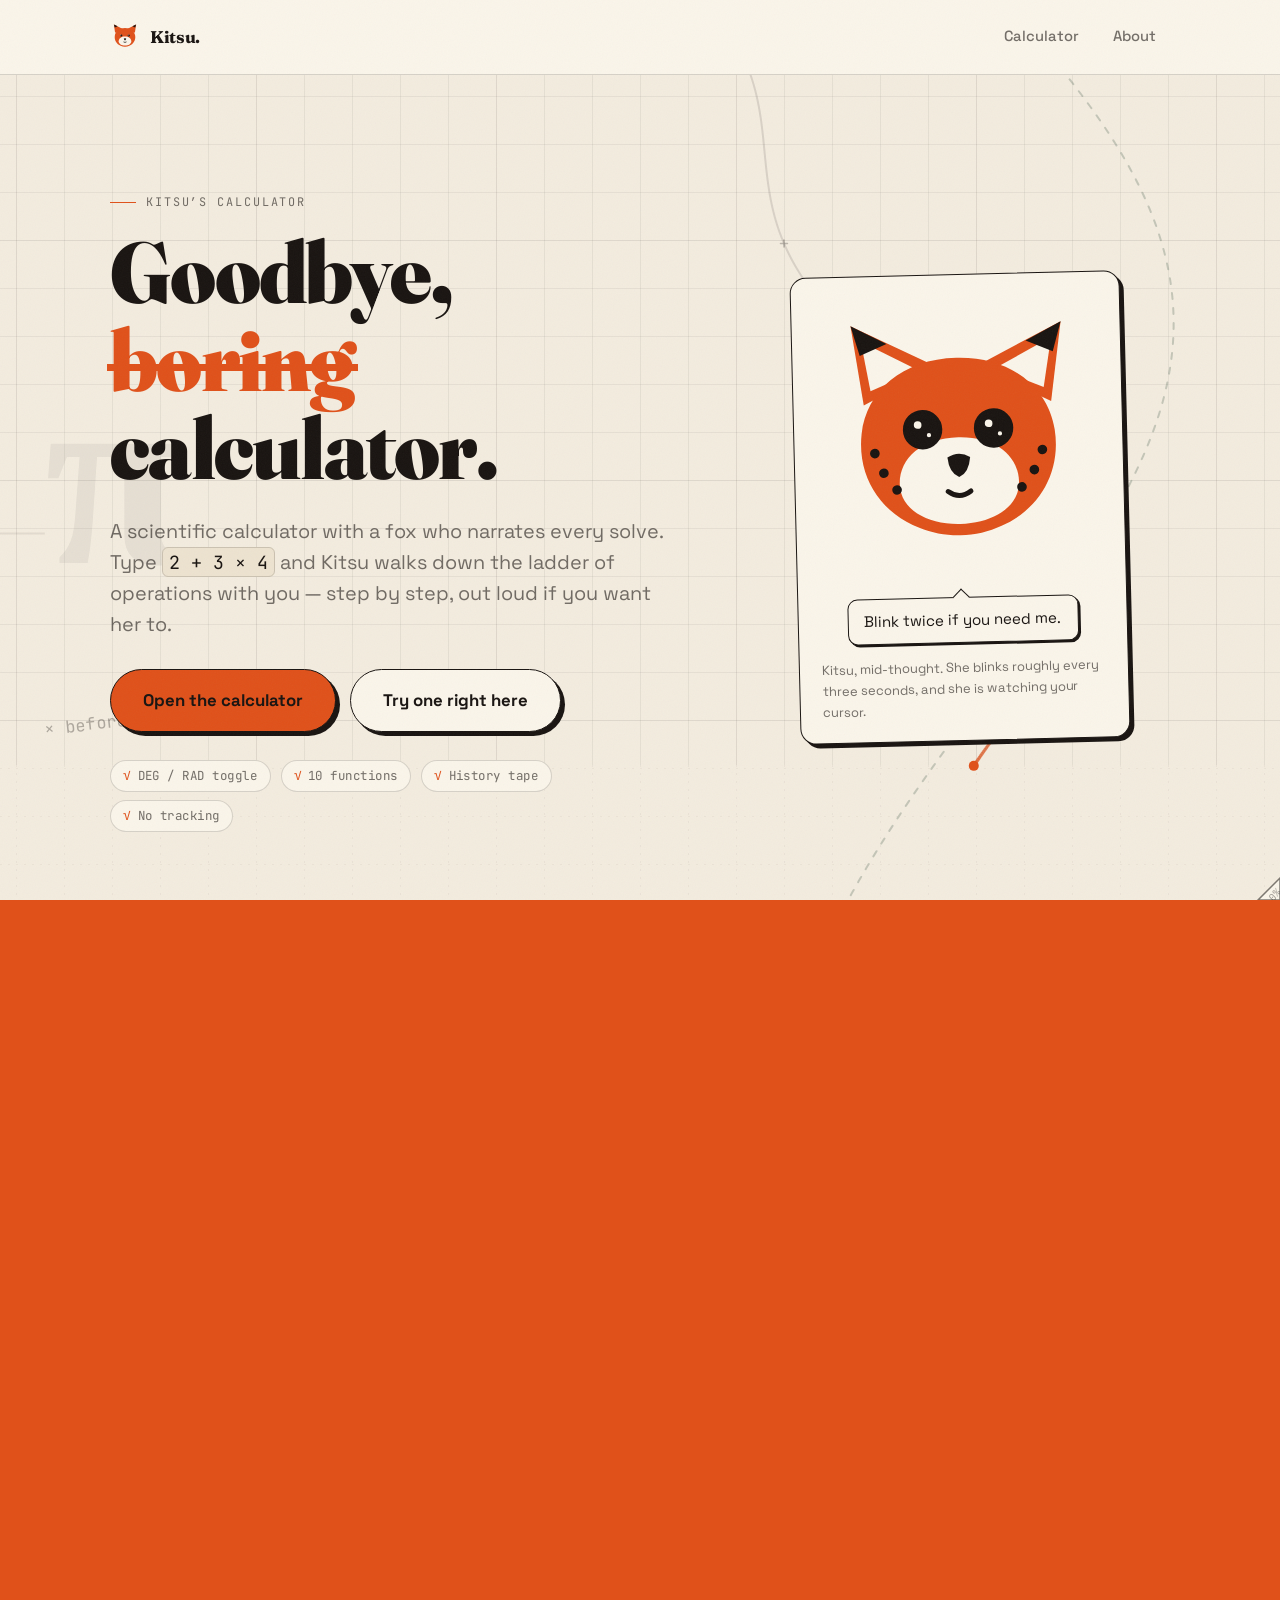
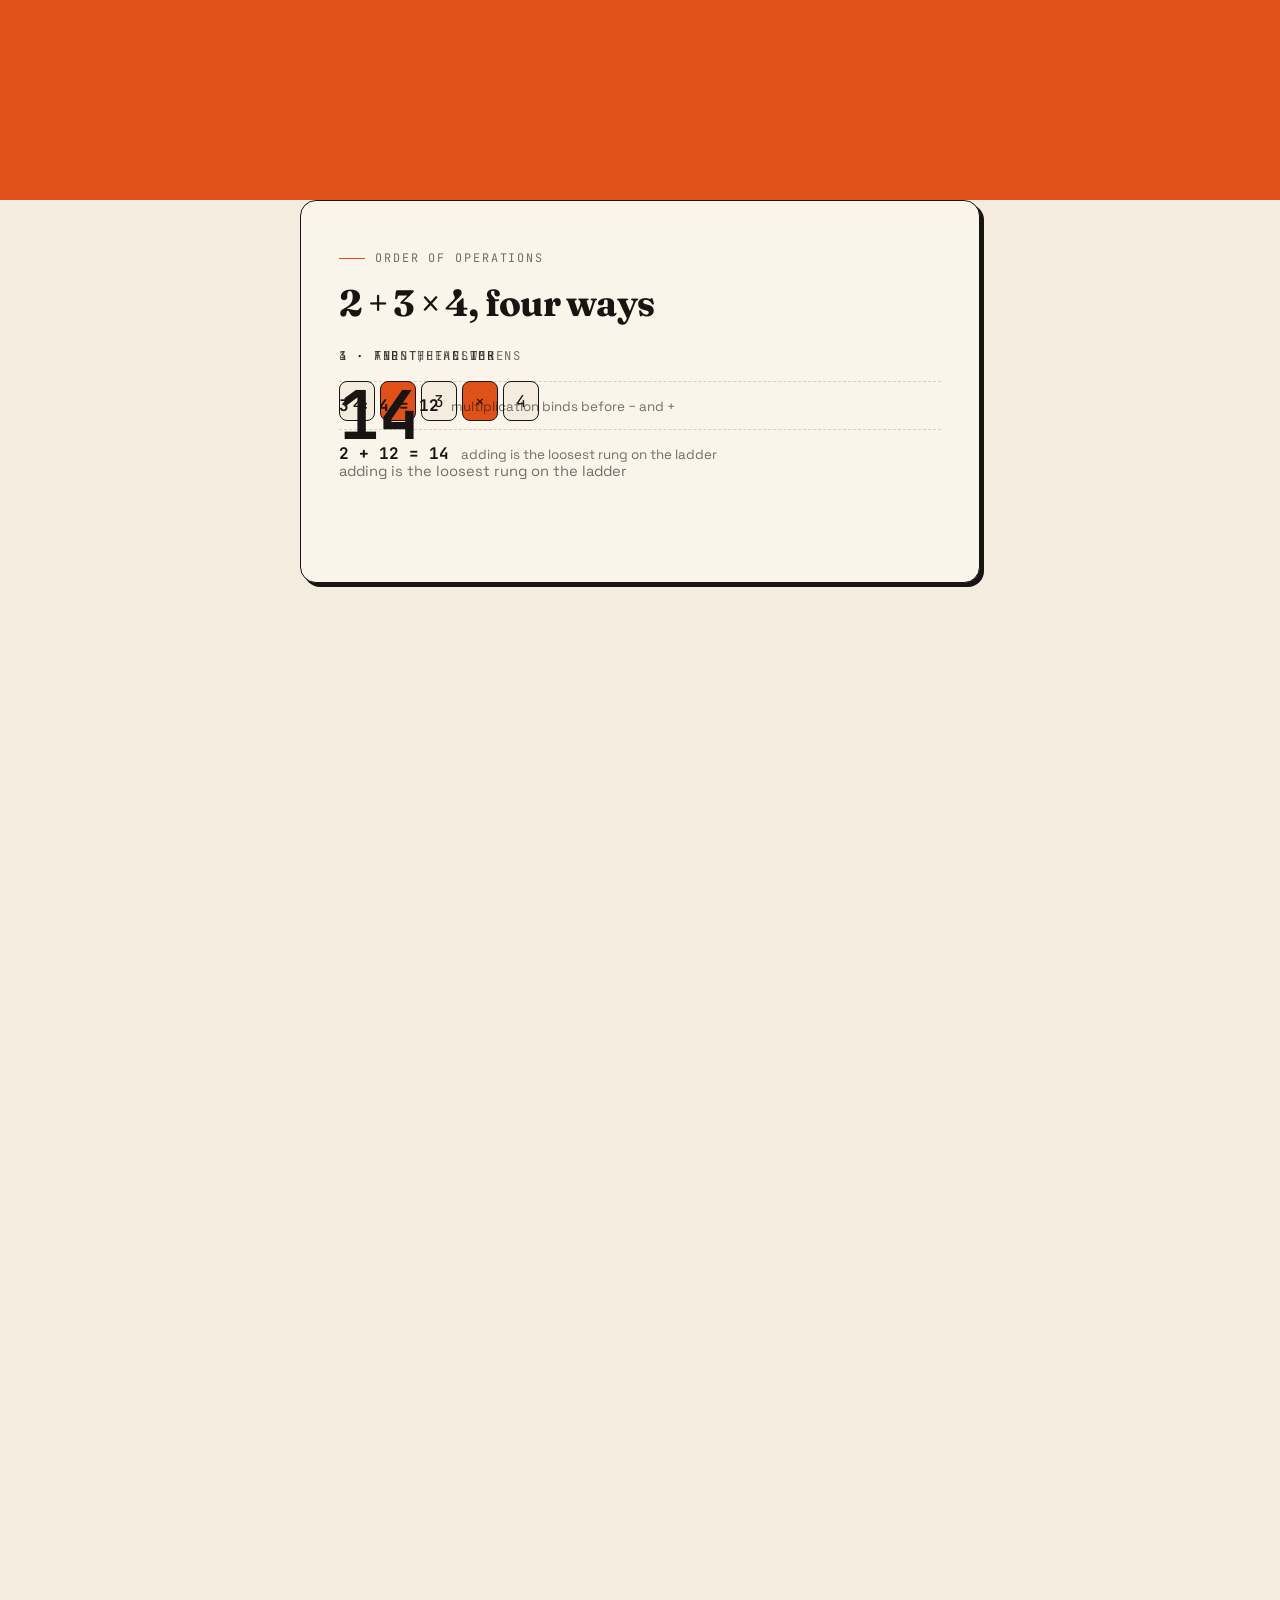
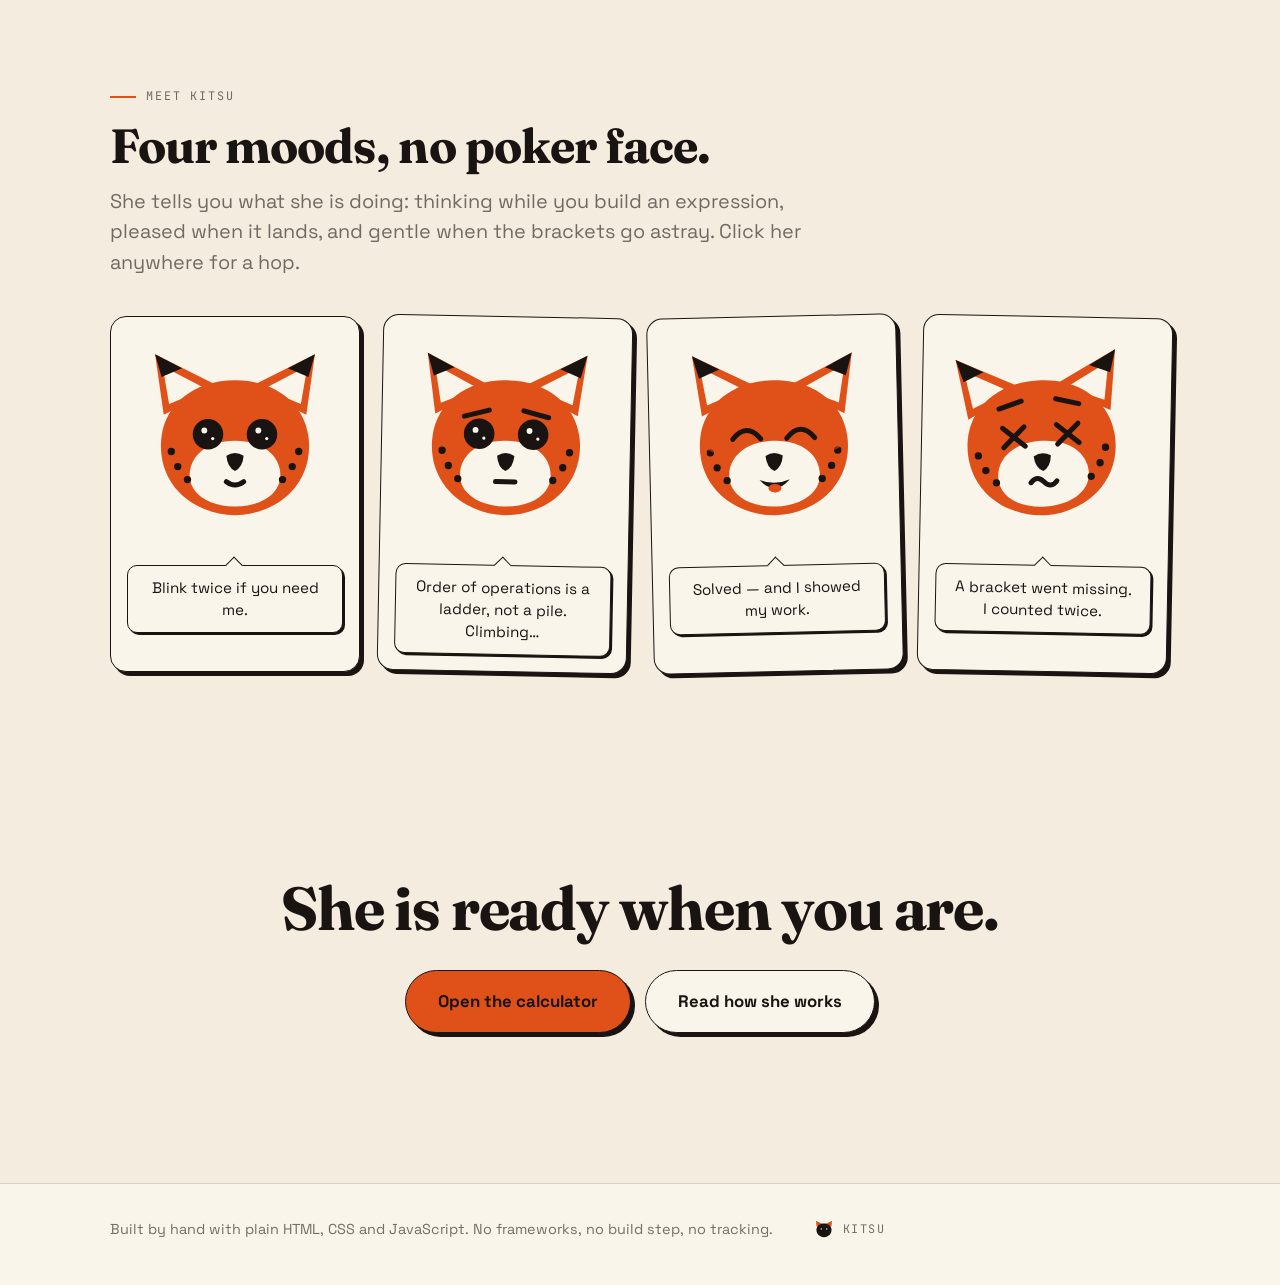
==== commit 5102ed45: "fix — move responsive rules out of tokens, and the phone slabs they hid The 860px block styled index" ====
--- a/index.html
+++ b/index.html
@@ -22,6 +22,44 @@
 <link rel="preconnect" href="https://fonts.gstatic.com" crossorigin>
 <link rel="stylesheet" href="https://fonts.googleapis.com/css2?family=Fraunces:opsz,wght@9..144,500;9..144,700;9..144,900&family=JetBrains+Mono:wght@400;500;700&family=Space+Grotesk:wght@400;500;700&display=swap">
 <link rel="stylesheet" href="assets/css/tokens.css">
+<style>
+/* These rules used to sit in a @media (max-width: 860px) block in tokens.css,
+   which every page links. They style components that exist only on this page, so
+   they live here now: tokens.css stays the shared token + furniture layer, and
+   nothing about the landing page leaks into calc.html or about.html.
+   Moved verbatim — same selectors, same values, nothing rewritten. */
+
+/* ==========================================================================
+   landing — narrow screens
+   ========================================================================== */
+
+@media (max-width: 860px) {
+  .hero {
+    grid-template-columns: 1fr;
+    padding-top: 40px;
+  }
+
+  .hero__fox { max-width: 260px; justify-self: start; }
+  .hero__title { max-width: 100%; }
+}
+
+@media (max-width: 860px) {
+  .beat { grid-template-columns: minmax(0, 1fr); }
+  .gallery { grid-template-columns: repeat(2, minmax(0, 1fr)); }
+  .math { height: 320vh; }
+  /* the closer stays a plain block on a phone: a sticky, opaque bar pinned to the
+     bottom of the viewport covered a third of the screen and hid the paper behind it */
+  .closer { padding-block: clamp(50px, 12vw, 78px); }
+}
+
+/* .gallery is the same component, so its 420px step moves with the 860px one.
+   If it stayed in tokens.css it would load first and the 860px rule above —
+   which also matches below 420px — would win, and the gallery would stay two
+   columns on the narrowest phones. */
+@media (max-width: 420px) {
+  .gallery { grid-template-columns: minmax(0, 1fr); }
+}
+</style>
 <script>document.documentElement.className += ' js';</script>
 </head>
 <body>
@@ -183,7 +221,7 @@
   </div>
 </footer>
 
-<div class="wipe" data-wipe-layer aria-hidden="true"><span class="wipe__mark">Kitsu</span></div>
+<div class="wipe" data-wipe-layer><span class="wipe__mark" aria-hidden="true">Kitsu</span><button type="button" class="wipe__cancel" data-wipe-cancel>Cancel</button></div>
 
 <script src="assets/js/fox.js" defer></script>
 <script src="assets/js/engine.js" defer></script>
--- a/assets/css/tokens.css
+++ b/assets/css/tokens.css
@@ -914,11 +914,36 @@
   font-size: clamp(3rem, 13vw, 7rem);
   color: var(--ink);
   opacity: 0;
-}
-
-.wipe.is-wiping { animation: page-wipe var(--t-wipe) var(--ease) forwards; }
-
-.wipe.is-wiping .wipe__mark { animation: wipe-mark var(--t-wipe) var(--ease) forwards; }
+}.wipe.is-wiping {
+    animation: page-wipe var(--t-wipe) var(--ease) forwards;
+    pointer-events: auto;
+  }
+
+  .wipe.is-wiping .wipe__mark { animation: wipe-mark var(--t-wipe) var(--ease) forwards; }
+
+  /* the wipe covers the whole viewport, so it always carries a real close
+     button: >=44px, inside the overlay, above its content, Esc also works */
+  .wipe__cancel {
+    position: absolute;
+    left: 50%;
+    bottom: 7vh;
+    z-index: 1;
+    transform: translateX(-50%);
+    visibility: hidden;
+    min-width: 44px;
+    min-height: 44px;
+    padding: 12px 24px;
+    border: var(--bw) solid var(--ink);
+    border-radius: var(--r-pill);
+    background: var(--paper2);
+    color: var(--ink);
+    font-family: var(--ui);
+    font-size: 1rem;
+    font-weight: 700;
+    cursor: pointer;
+  }
+
+  .wipe.is-wiping .wipe__cancel { visibility: visible; }
 
 @keyframes page-wipe {
   0% { transform: translateY(100%); }
@@ -929,34 +954,6 @@
 @keyframes wipe-mark {
   0%, 55% { opacity: 0; }
   100% { opacity: 1; }
-}
-
-@media (max-width: 860px) {
-  .hero {
-    grid-template-columns: 1fr;
-    padding-top: 40px;
-  }
-
-  .hero__fox { max-width: 260px; justify-self: start; }
-  .hero__title { max-width: 100%; }
-}
-
-@media (max-width: 860px) {
-  .beat { grid-template-columns: minmax(0, 1fr); }
-  .gallery { grid-template-columns: repeat(2, minmax(0, 1fr)); }
-  .math { height: 320vh; }
-
-  .closer {
-    position: sticky;
-    bottom: 0;
-    padding-block: 22px;
-    background: var(--paper2);
-    border-top: var(--bw) solid var(--ink);
-  }
-}
-
-@media (max-width: 420px) {
-  .gallery { grid-template-columns: minmax(0, 1fr); }
 }
 
 /* ==========================================================================
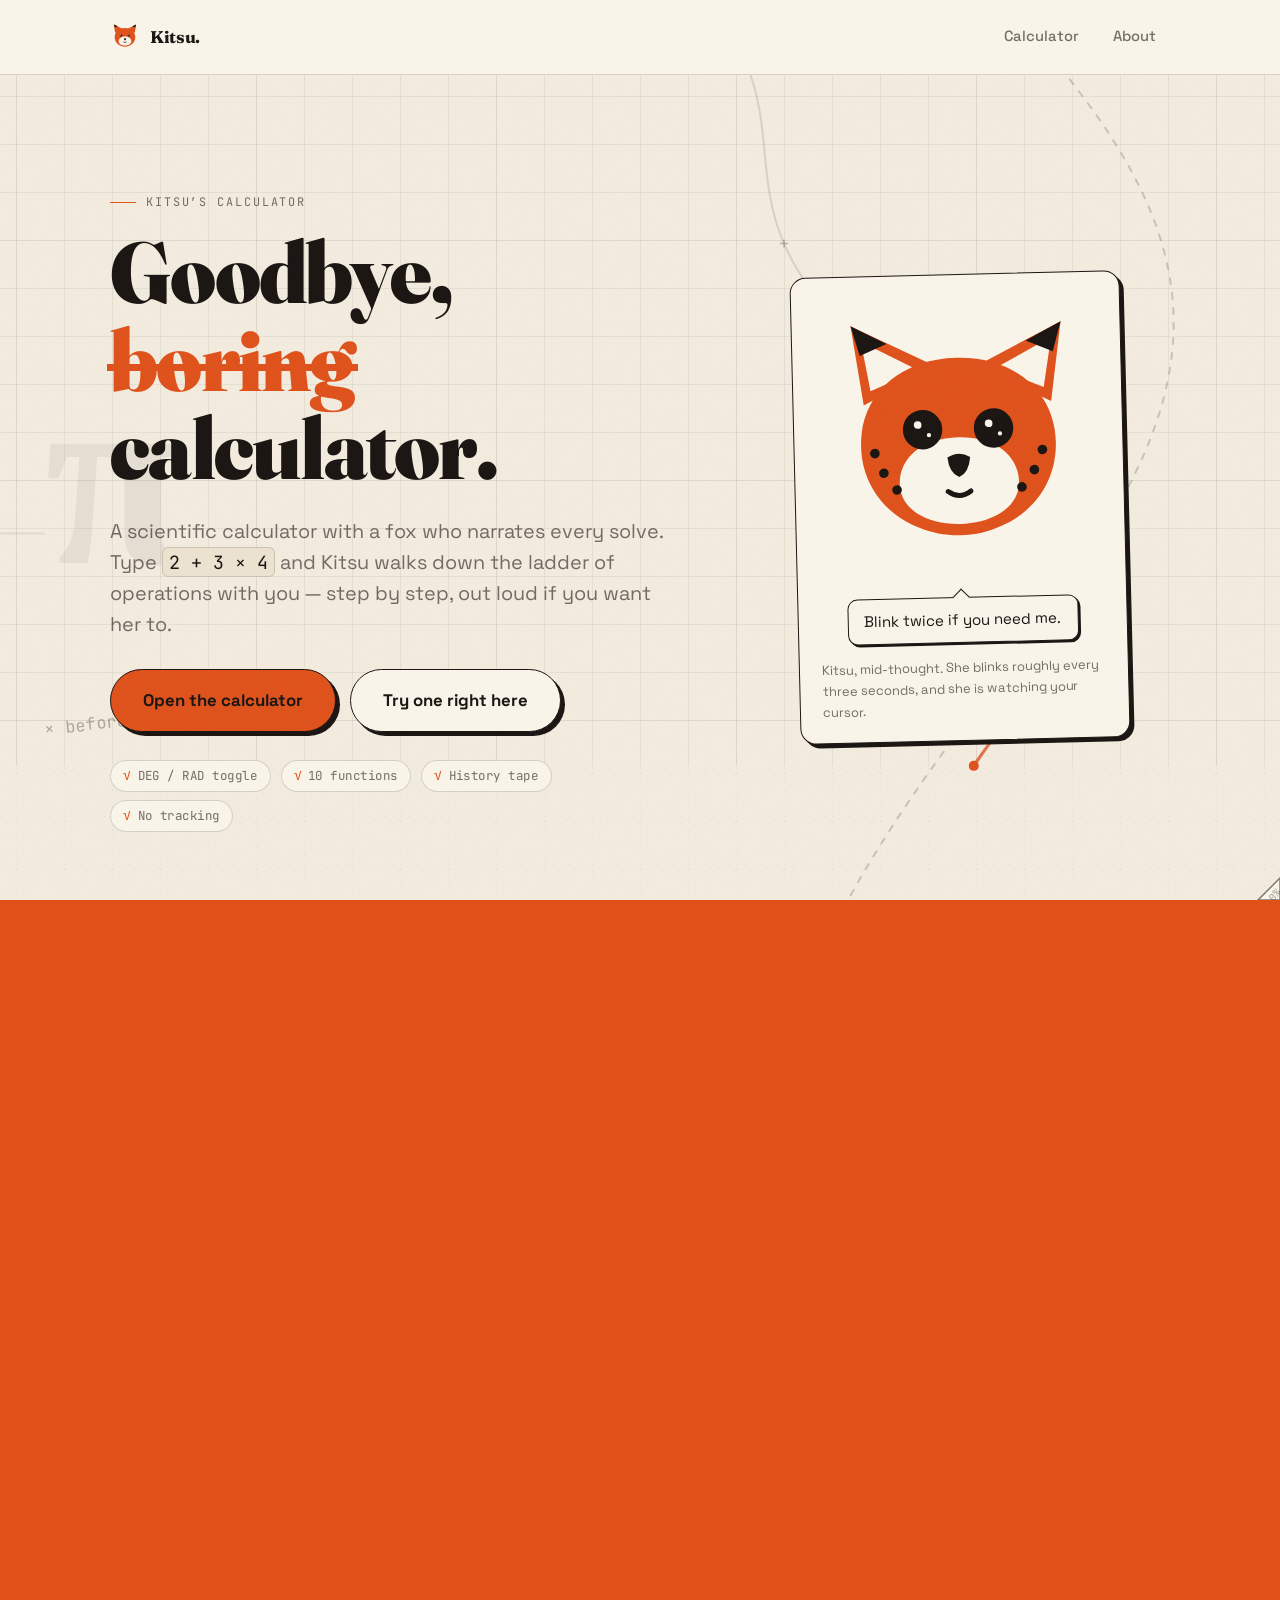
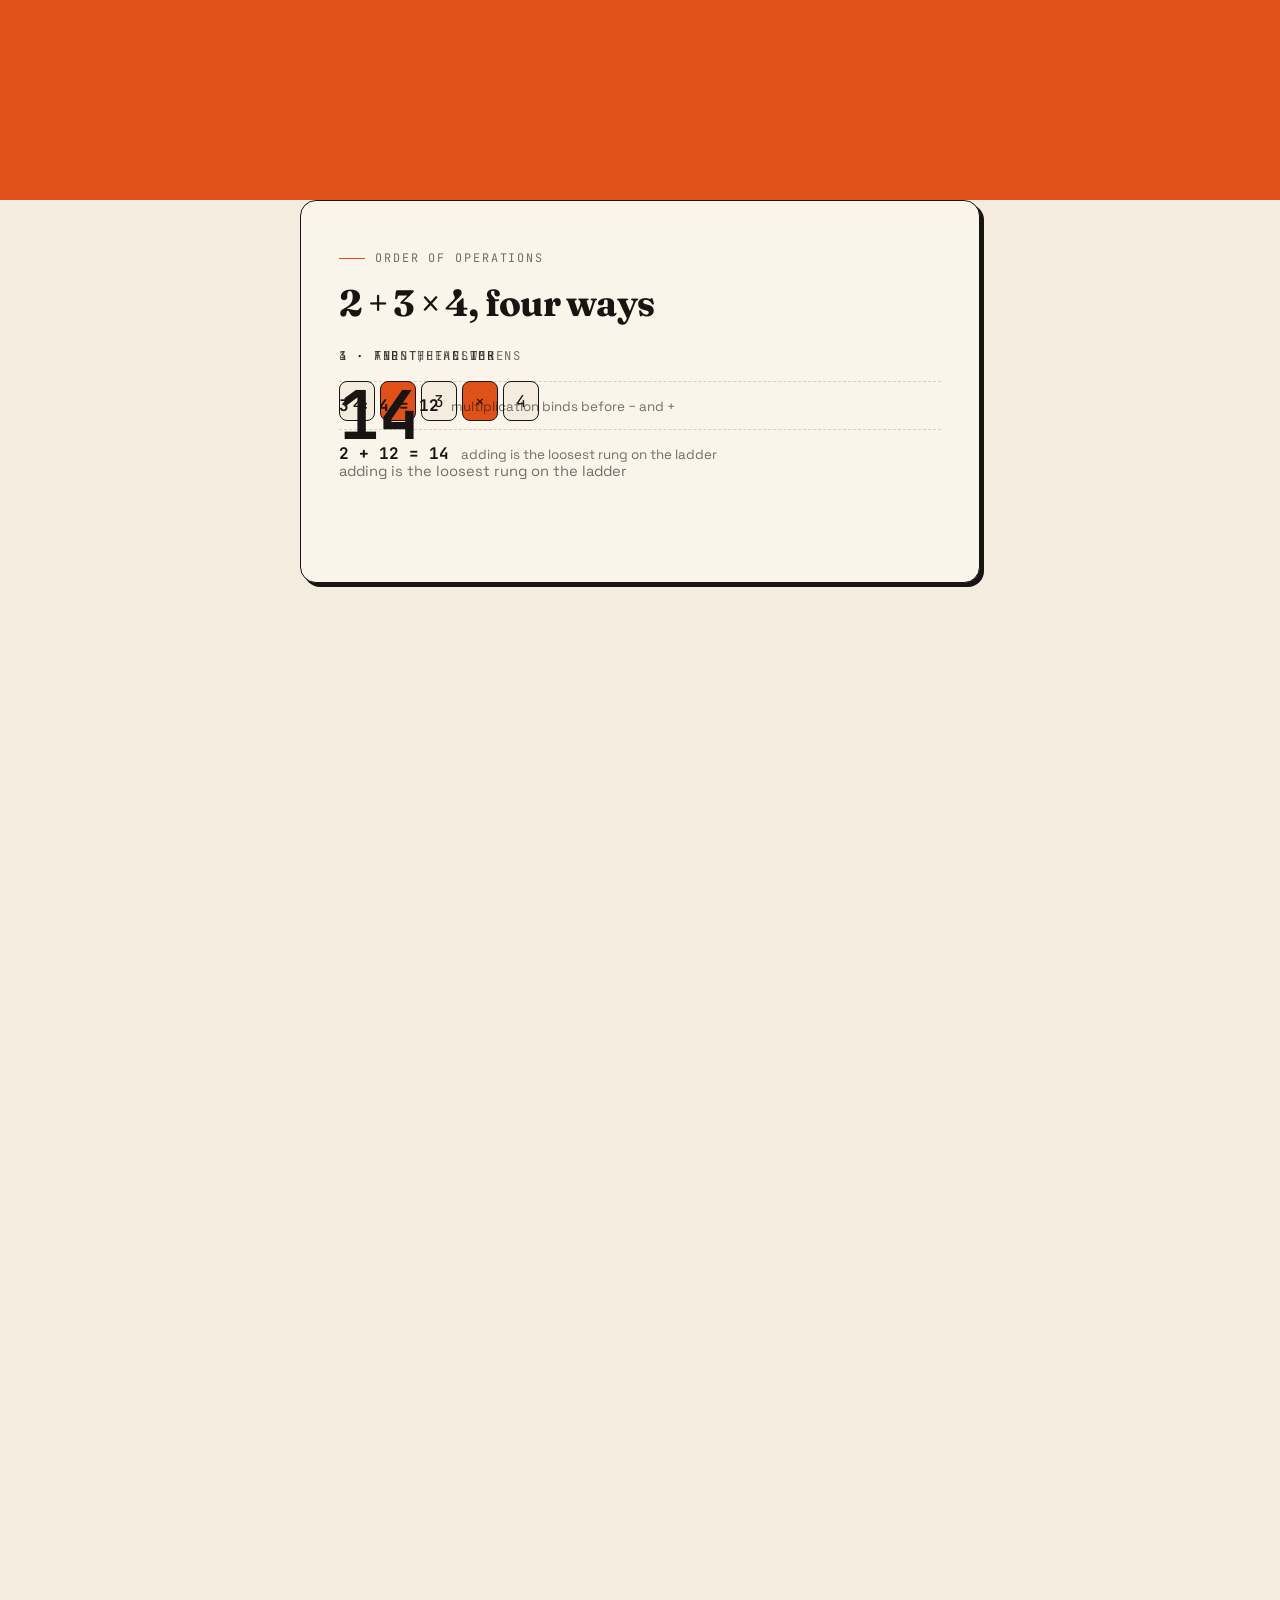
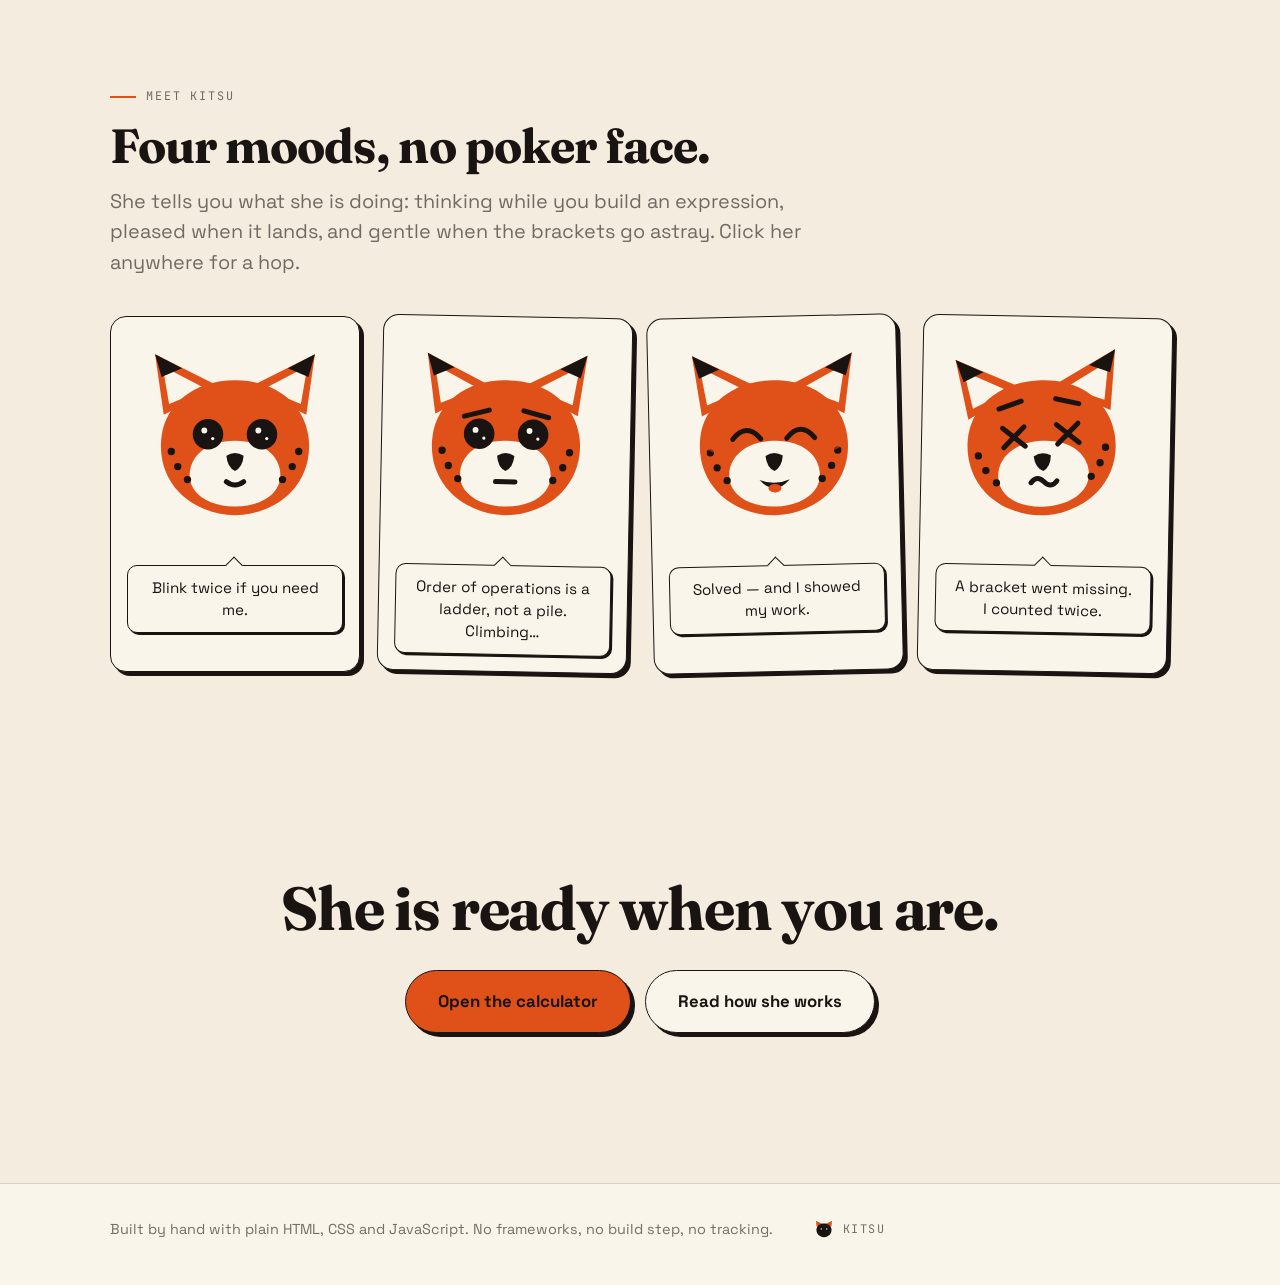
==== commit 9e099e04: "fix — split tokens into tokens + base tokens.css was 1160 lines of "design tokens + shared page furn" ====
--- a/index.html
+++ b/index.html
@@ -22,11 +22,12 @@
 <link rel="preconnect" href="https://fonts.gstatic.com" crossorigin>
 <link rel="stylesheet" href="https://fonts.googleapis.com/css2?family=Fraunces:opsz,wght@9..144,500;9..144,700;9..144,900&family=JetBrains+Mono:wght@400;500;700&family=Space+Grotesk:wght@400;500;700&display=swap">
 <link rel="stylesheet" href="assets/css/tokens.css">
+<link rel="stylesheet" href="assets/css/base.css">
 <style>
 /* These rules used to sit in a @media (max-width: 860px) block in tokens.css,
    which every page links. They style components that exist only on this page, so
-   they live here now: tokens.css stays the shared token + furniture layer, and
-   nothing about the landing page leaks into calc.html or about.html.
+   they live here now: base.css is the shared layer, and nothing about the landing
+   page leaks into calc.html or about.html.
    Moved verbatim — same selectors, same values, nothing rewritten. */
 
 /* ==========================================================================
--- a/assets/css/tokens.css
+++ b/assets/css/tokens.css
@@ -1,7 +1,8 @@
 /* ==========================================================================
-   Haha-lol-calculator — design tokens + shared page furniture
-   assets/css/tokens.css is the single source of truth for color, type,
-   motion and rhythm. calc.css only adds calculator-specific layout.
+   Haha-lol-calculator — design tokens — frozen
+   Custom properties only. Every page loads this first; nothing else is
+   allowed to live here. The shared page furniture moved to base.css, which
+   is loaded second.
    ========================================================================== */
 
 :root {
@@ -42,1120 +43,3 @@
   --gut: clamp(18px, 5vw, 40px);
 }
 
-/* ==========================================================================
-   reset
-   ========================================================================== */
-
-*,
-*::before,
-*::after { box-sizing: border-box; }
-
-html {
-  -webkit-text-size-adjust: 100%;
-  scroll-behavior: smooth;
-}
-
-body {
-  margin: 0;
-  background: var(--paper);
-  color: var(--ink);
-  font-family: var(--ui);
-  font-size: clamp(16px, .35vw + 15px, 18px);
-  line-height: 1.6;
-  overflow-x: hidden;
-  -webkit-font-smoothing: antialiased;
-  text-rendering: optimizeLegibility;
-}
-
-h1, h2, h3, h4 {
-  font-family: var(--disp);
-  font-weight: 700;
-  line-height: 1.02;
-  letter-spacing: -.02em;
-  margin: 0;
-  text-wrap: balance;
-}
-
-p { margin: 0 0 1em; }
-p:last-child { margin-bottom: 0; }
-
-a {
-  color: var(--ink);
-  text-decoration-color: var(--fox);
-  text-decoration-thickness: 2px;
-  text-underline-offset: 3px;
-  transition: color var(--t-micro) var(--ease);
-}
-
-a:hover { color: var(--fox); }
-
-img, svg { display: block; max-width: 100%; }
-
-button {
-  font: inherit;
-  color: inherit;
-  border: 0;
-  background: none;
-  cursor: pointer;
-}
-
-input, select, textarea { font: inherit; color: inherit; }
-
-table {
-  border-collapse: collapse;
-  width: 100%;
-}
-
-:focus-visible {
-  outline: 3px solid var(--fox);
-  outline-offset: 3px;
-  border-radius: 4px;
-}
-
-::selection {
-  background: var(--fox);
-  color: var(--paper2);
-}
-
-/* ==========================================================================
-   paper grain — fixed overlay, no interaction, always behind content
-   ========================================================================== */
-
-.grain {
-  position: fixed;
-  inset: 0;
-  z-index: 6;
-  pointer-events: none;
-  opacity: .04;
-  background-image: url("data:image/svg+xml,%3Csvg xmlns='http://www.w3.org/2000/svg' width='220' height='220'%3E%3Cfilter id='n'%3E%3CfeTurbulence type='fractalNoise' baseFrequency='.82' numOctaves='3' stitchTiles='stitch'/%3E%3C/filter%3E%3Crect width='220' height='220' filter='url(%23n)'/%3E%3C/svg%3E");
-}
-
-/* ==========================================================================
-   layout
-   ========================================================================== */
-
-#paper-canvas {
-  position: fixed;
-  inset: 0;
-  z-index: 0;
-  pointer-events: none;
-}
-
-.page {
-  position: relative;
-  z-index: 1;
-}
-
-.wrap {
-  width: 100%;
-  max-width: var(--wrap);
-  margin-inline: auto;
-  padding-inline: var(--gut);
-}
-
-.wrap--tight { max-width: 760px; }
-
-.skip {
-  position: absolute;
-  left: 8px;
-  top: -60px;
-  z-index: 20;
-  padding: 10px 16px;
-  background: var(--fox);
-  color: var(--paper2);
-  border: var(--bw) solid var(--ink);
-  border-radius: var(--r-md);
-  font-weight: 700;
-  transition: top var(--t-enter) var(--ease);
-}
-
-.skip:focus { top: 8px; color: var(--paper2); }
-
-.vh {
-  position: absolute;
-  width: 1px;
-  height: 1px;
-  margin: -1px;
-  padding: 0;
-  overflow: hidden;
-  clip: rect(0 0 0 0);
-  clip-path: inset(50%);
-  white-space: nowrap;
-  border: 0;
-}
-
-/* ==========================================================================
-   header / nav
-   ========================================================================== */
-
-.mast {
-  position: relative;
-  z-index: 4;
-  border-bottom: var(--bw) solid var(--line);
-  background: var(--paper2);
-}
-
-.mast__in {
-  display: flex;
-  align-items: center;
-  gap: 18px;
-  min-height: 74px;
-  padding-block: 10px;
-}
-
-.brand {
-  display: inline-flex;
-  align-items: center;
-  gap: 10px;
-  font-family: var(--disp);
-  font-weight: 700;
-  font-size: 1.06rem;
-  letter-spacing: -.02em;
-  text-decoration: none;
-  color: var(--ink);
-  margin-right: auto;
-}
-
-.brand svg { width: 30px; height: 30px; }
-
-.brand b { font-weight: 700; }
-
-.nav {
-  display: flex;
-  align-items: center;
-  gap: 6px;
-}
-
-.nav a {
-  padding: 8px 14px;
-  border-radius: var(--r-pill);
-  font-size: .92rem;
-  font-weight: 500;
-  text-decoration: none;
-  color: var(--ink-60);
-  transition: background var(--t-micro) var(--ease), color var(--t-micro) var(--ease);
-}
-
-.nav a:hover {
-  background: var(--card);
-  color: var(--ink);
-}
-
-.nav a[aria-current='page'] {
-  color: var(--ink);
-  background: var(--card);
-  box-shadow: inset 0 0 0 var(--bw) var(--ink);
-}
-
-/* ==========================================================================
-   buttons
-   ========================================================================== */
-
-.btn {
-  display: inline-flex;
-  align-items: center;
-  justify-content: center;
-  gap: 10px;
-  padding: 13px 24px;
-  border: var(--bw) solid var(--ink);
-  border-radius: var(--r-pill);
-  background: var(--paper2);
-  color: var(--ink);
-  font-weight: 700;
-  font-size: .98rem;
-  text-decoration: none;
-  box-shadow: var(--sh);
-  transition: transform var(--t-micro) var(--ease), box-shadow var(--t-micro) var(--ease), background var(--t-micro) var(--ease);
-}
-
-.btn:hover {
-  transform: translate(-2px, -2px);
-  box-shadow: 6px 6px 0 var(--ink);
-  color: var(--ink);
-}
-
-.btn:active {
-  transform: translate(2px, 2px);
-  box-shadow: 1px 1px 0 var(--ink);
-}
-
-.btn--fox {
-  background: var(--fox);
-  color: var(--ink);
-}
-
-.btn--fox:hover { color: var(--ink); }
-
-.btn--lg { padding: 17px 32px; font-size: 1.05rem; }
-.btn--sm { padding: 9px 16px; font-size: .88rem; box-shadow: var(--sh-sm); }
-
-/* ==========================================================================
-   cards + section furniture
-   ========================================================================== */
-
-.card {
-  background: var(--paper2);
-  border: var(--bw) solid var(--ink);
-  border-radius: var(--r-lg);
-  box-shadow: var(--sh);
-}
-
-.eyebrow {
-  display: inline-flex;
-  align-items: center;
-  gap: 10px;
-  font-family: var(--mono);
-  font-size: .74rem;
-  letter-spacing: .16em;
-  text-transform: uppercase;
-  color: var(--ink-60);
-  margin: 0 0 16px;
-}
-
-.eyebrow::before {
-  content: "";
-  width: 26px;
-  height: var(--bw);
-  background: var(--fox);
-}
-
-.lede {
-  font-size: clamp(1.06rem, .5vw + 1rem, 1.24rem);
-  line-height: 1.55;
-  color: var(--ink-60);
-  max-width: 54ch;
-}
-
-.rule {
-  height: var(--bw);
-  background: var(--ink);
-  border: 0;
-  margin: 0;
-}
-
-.hair {
-  height: 1px;
-  background: var(--line);
-  border: 0;
-  margin: 0;
-}
-
-section { position: relative; }
-
-.strike {
-  position: relative;
-  color: var(--fox);
-  white-space: nowrap;
-}
-
-.strike::after {
-  content: "";
-  position: absolute;
-  left: -.04em;
-  right: -.04em;
-  top: 54%;
-  height: .075em;
-  background: var(--fox);
-}
-
-.js .strike::after {
-  transform: scaleX(0);
-  transform-origin: left center;
-  transition: transform 420ms var(--ease) 180ms;
-}
-
-.js .strike.is-struck::after { transform: scaleX(1); }
-
-/* ==========================================================================
-   fox svg — moods are pure visibility toggles off data-mood
-   ========================================================================== */
-
-.fox {
-  width: 100%;
-  height: auto;
-  overflow: visible;
-}
-
-.fox * { vector-effect: non-scaling-stroke; }
-
-/* each mood shows exactly one eye set and exactly one mouth */
-.fox .m-happy,
-.fox .m-wavy,
-.fox .m-flat,
-.fox .m-neutral,
-.fox .b-think,
-.fox .b-oops,
-.fox .blush,
-.fox .e-arc,
-.fox .e-x,
-.fox .track { opacity: 0; }
-
-.fox[data-mood='idle'] .track,
-.fox[data-mood='idle'] .m-neutral { opacity: 1; }
-
-.fox[data-mood='think'] .track,
-.fox[data-mood='think'] .m-flat,
-.fox[data-mood='think'] .b-think { opacity: 1; }
-
-.fox[data-mood='happy'] .m-happy,
-.fox[data-mood='happy'] .e-arc,
-.fox[data-mood='happy'] .blush { opacity: 1; }
-
-.fox[data-mood='oops'] .m-wavy,
-.fox[data-mood='oops'] .e-x,
-.fox[data-mood='oops'] .b-oops { opacity: 1; }
-
-.fox__tilt {
-  transform-box: fill-box;
-  transform-origin: 50% 88%;
-  transition: transform var(--t-enter) var(--ease);
-}
-
-.fox[data-mood='oops'] .fox__tilt { transform: rotate(-5deg); }
-
-.fox .track {
-  transform-box: fill-box;
-  transform-origin: 50% 50%;
-}
-
-.fox .pupilgrp {
-  transform-box: fill-box;
-  transform-origin: 50% 50%;
-  transform: scaleY(var(--blink, 1));
-  transition: transform 130ms var(--ease);
-}
-
-.fox.is-hop { animation: fox-hop var(--t-hop) var(--ease); }
-
-@keyframes fox-hop {
-  0%   { transform: translateY(0) scale(1, 1); }
-  22%  { transform: translateY(4px) scale(1.1, .9); }
-  55%  { transform: translateY(-16px) scale(.94, 1.1); }
-  78%  { transform: translateY(0) scale(1.05, .95); }
-  100% { transform: translateY(0) scale(1, 1); }
-}
-
-/* ==========================================================================
-   Kitsu — the fox plus her speech bubble
-   ========================================================================== */
-
-.kitsu {
-  display: flex;
-  flex-direction: column;
-  align-items: center;
-  gap: 12px;
-  text-align: center;
-}
-
-.kitsu .fox {
-  width: 100%;
-  cursor: pointer;
-}
-
-.kitsu__line {
-  margin: 0;
-  max-width: 30ch;
-  padding: 11px 16px;
-  background: var(--paper2);
-  border: var(--bw) solid var(--ink);
-  border-radius: var(--r-md);
-  box-shadow: var(--sh-sm);
-  font-size: .95rem;
-  line-height: 1.45;
-  position: relative;
-  opacity: 0;
-  transform: translateY(6px);
-  transition: opacity var(--t-enter) var(--ease), transform var(--t-enter) var(--ease);
-}
-
-.kitsu__line:empty { display: none; }
-
-.kitsu.is-talking .kitsu__line {
-  opacity: 1;
-  transform: none;
-}
-
-.kitsu.is-talking .kitsu__line::before {
-  content: "";
-  position: absolute;
-  top: -7px;
-  left: calc(50% - 7px);
-  width: 12px;
-  height: 12px;
-  background: var(--paper2);
-  border-left: var(--bw) solid var(--ink);
-  border-top: var(--bw) solid var(--ink);
-  transform: rotate(45deg);
-}
-
-.kitsu.is-talking .kitsu__line em {
-  font-style: normal;
-  background: var(--fox);
-  color: var(--ink);
-  border-radius: 3px;
-}
-
-.kitsu__line .word {
-  border-radius: 3px;
-  transition: background var(--t-micro) var(--ease);
-}
-
-.kitsu__line .word.is-spoken {
-  background: var(--fox);
-  color: var(--ink);
-}
-
-/* ==========================================================================
-   scroll reveal
-   ========================================================================== */
-
-.reveal,
-[data-reveal] {
-  opacity: 0;
-  transform: translateY(22px);
-  transition: opacity var(--t-enter) var(--ease), transform var(--t-enter) var(--ease);
-}
-
-.reveal.is-in,
-[data-reveal].is-in {
-  opacity: 1;
-  transform: none;
-}
-
-@media (prefers-reduced-motion: reduce) {
-  html { scroll-behavior: auto; }
-
-  *,
-  *::before,
-  *::after {
-    animation-duration: .001ms !important;
-    animation-iteration-count: 1 !important;
-    transition-duration: .001ms !important;
-    scroll-behavior: auto !important;
-  }
-
-  .reveal,
-  [data-reveal] { opacity: 1; transform: none; }
-}
-
-/* ==========================================================================
-   landing — hero, story beats, mood gallery
-   ========================================================================== */
-
-.mono {
-  font-family: var(--mono);
-  font-size: .92em;
-  padding: .1em .34em;
-  border: 1px solid var(--line);
-  border-radius: 6px;
-  background: var(--card);
-  color: var(--ink);
-  white-space: nowrap;
-}
-
-.hero {
-  display: grid;
-  grid-template-columns: minmax(0, 1.15fr) minmax(0, .85fr);
-  gap: clamp(28px, 6vw, 70px);
-  align-items: center;
-  padding-block: clamp(46px, 9vw, 108px) clamp(28px, 5vw, 56px);
-}
-
-.hero__title {
-  font-size: clamp(2.7rem, 8.2vw, 5.4rem);
-  font-weight: 900;
-  margin-bottom: .28em;
-  max-width: 12ch;
-}
-
-.hero__copy { min-width: 0; }
-
-.hero__cta {
-  display: flex;
-  flex-wrap: wrap;
-  gap: 14px;
-  margin-top: 30px;
-}
-
-.ticks {
-  display: flex;
-  flex-wrap: wrap;
-  gap: 8px 10px;
-  list-style: none;
-  margin: 28px 0 0;
-  padding: 0;
-  font-family: var(--mono);
-  font-size: .78rem;
-  letter-spacing: .04em;
-  color: var(--ink-60);
-}
-
-.ticks li {
-  border: 1px solid var(--line);
-  border-radius: var(--r-pill);
-  padding: 5px 12px;
-  background: var(--paper2);
-}
-
-.ticks li::before { content: "\221A"; color: var(--fox); margin-right: 7px; }
-
-.hero__fox {
-  margin: 0;
-  justify-self: center;
-  max-width: 330px;
-  width: 100%;
-  padding: 26px 22px 20px;
-  background: var(--paper2);
-  border: var(--bw) solid var(--ink);
-  border-radius: var(--r-lg);
-  box-shadow: var(--sh);
-  rotate: -1.4deg;
-}
-
-.hero__cap {
-  margin: 14px 0 0;
-  font-size: .82rem;
-  color: var(--ink-60);
-}
-
-.hero__more {
-  padding-bottom: clamp(40px, 8vw, 90px);
-}
-
-.hero__next a {
-  display: inline-flex;
-  align-items: center;
-  gap: 10px;
-  font-family: var(--mono);
-  font-size: .82rem;
-  letter-spacing: .1em;
-  text-transform: uppercase;
-  text-decoration: none;
-  color: var(--ink);
-}
-
-@keyframes nudge {
-  0%, 100% { transform: translateY(0); }
-  50% { transform: translateY(4px); }
-}
-
-/* ==========================================================================
-   landing — the scroll story: mini-pad, the ladder, the gallery, the wipe
-   ========================================================================== */
-
-.beat {
-  display: grid;
-  grid-template-columns: minmax(0, 1fr) minmax(0, 1fr);
-  gap: clamp(20px, 3vw, 38px);
-  align-items: start;
-  padding-block: clamp(44px, 8vw, 96px);
-}
-
-.beat__copy {
-  grid-column: 1 / -1;
-  max-width: 62ch;
-}
-
-.beat__copy h2 {
-  font-size: clamp(1.9rem, 4.2vw, 3rem);
-  margin-bottom: .3em;
-}
-
-.minipad {
-  display: grid;
-  gap: 10px;
-}
-
-.key--big {
-  min-height: 78px;
-  font-size: 1.24rem;
-}
-
-.minipad__screen {
-  padding: 22px;
-}
-
-.minipad__expr {
-  margin: 0 0 6px;
-  font-family: var(--mono);
-  font-size: .84rem;
-  letter-spacing: .06em;
-  color: var(--ink-60);
-}
-
-.minipad__val {
-  display: block;
-  font-family: var(--mono);
-  font-size: clamp(1.8rem, 4vw, 2.6rem);
-  font-weight: 700;
-  line-height: 1.1;
-  word-break: break-word;
-}
-
-.minipad__val.is-error {
-  font-family: var(--ui);
-  font-size: 1.02rem;
-  font-weight: 500;
-  line-height: 1.45;
-  color: var(--err);
-}
-
-.minipad__steps {
-  margin: 14px 0 0;
-  padding: 0;
-  list-style: none;
-  font-family: var(--mono);
-  font-size: .82rem;
-  color: var(--ink-60);
-}
-
-.minipad__steps li { padding: 3px 0; }
-
-.minipad__steps li::before {
-  content: "\203A\00a0";
-  color: var(--fox);
-}
-
-/* ---- the ladder ---- */
-
-.math { position: relative; height: 360vh; }
-
-.math__sticky {
-  position: sticky;
-  top: 0;
-  height: 100vh;
-  display: grid;
-  place-items: center;
-  padding: clamp(16px, 4vw, 40px) var(--gut);
-}
-
-.math__card {
-  width: min(680px, 100%);
-  padding: clamp(22px, 3vw, 38px);
-}
-
-.math__title {
-  font-size: clamp(1.5rem, 3.4vw, 2.3rem);
-  margin-bottom: .7em;
-}
-
-.math__stages {
-  display: grid;
-  margin: 0;
-  padding: 0;
-  list-style: none;
-}
-
-.math__stage {
-  grid-area: 1 / 1;
-  opacity: 0;
-  transform: translateY(12px);
-  transition: opacity var(--t-enter) var(--ease), transform var(--t-enter) var(--ease);
-  pointer-events: none;
-}
-
-.math__stage.is-on {
-  opacity: 1;
-  transform: none;
-  pointer-events: auto;
-}
-
-.math__label {
-  margin: 0 0 14px;
-  font-family: var(--mono);
-  font-size: .76rem;
-  letter-spacing: .14em;
-  text-transform: uppercase;
-  color: var(--ink-60);
-}
-
-.chip {
-  display: inline-block;
-  margin: 0 5px 7px 0;
-  padding: 6px 12px;
-  border: var(--bw) solid var(--ink);
-  border-radius: 8px;
-  background: var(--paper);
-  font-family: var(--mono);
-  font-size: 1.02rem;
-}
-
-.chip--op { background: var(--fox); }
-
-.math__tree {
-  margin: 0;
-  padding: 18px;
-  background: var(--paper);
-  border: var(--bw) solid var(--ink);
-  border-radius: var(--r-md);
-  font-family: var(--mono);
-  font-size: .92rem;
-  line-height: 1.7;
-  white-space: pre;
-  overflow-x: auto;
-}
-
-.math__steps {
-  margin: 0;
-  padding: 0;
-  list-style: none;
-}
-
-.math__step {
-  display: flex;
-  flex-wrap: wrap;
-  gap: 4px 12px;
-  align-items: baseline;
-  padding: 11px 0;
-  border-top: 1px dashed var(--line);
-  font-family: var(--mono);
-  font-size: 1rem;
-}
-
-.math__step b { font-weight: 700; }
-
-.math__step span {
-  font-family: var(--ui);
-  font-size: .84rem;
-  color: var(--ink-60);
-}
-
-.math__answer {
-  margin: 0;
-  font-family: var(--mono);
-  font-size: clamp(2.6rem, 8vw, 4.2rem);
-  font-weight: 700;
-  line-height: 1;
-}
-
-.math__aside {
-  margin: 12px 0 0;
-  font-size: .92rem;
-  color: var(--ink-60);
-}
-
-/* ---- the mood gallery ---- */
-
-.gallery {
-  grid-column: 1 / -1;
-  display: grid;
-  grid-template-columns: repeat(4, minmax(0, 1fr));
-  gap: clamp(12px, 2vw, 20px);
-}
-
-.moodcard {
-  margin: 0;
-  padding: 20px 16px 16px;
-  background: var(--paper2);
-  border: var(--bw) solid var(--ink);
-  border-radius: var(--r-lg);
-  box-shadow: var(--sh);
-  display: flex;
-  flex-direction: column;
-  gap: 12px;
-}
-
-.moodcard:nth-child(even) { transform: rotate(1.1deg); }
-.moodcard:nth-child(3n) { transform: rotate(-1.3deg); }
-
-.moodcard .kitsu { pointer-events: none; }
-
-.moodcard figcaption {
-  font-family: var(--mono);
-  font-size: .76rem;
-  line-height: 1.5;
-  color: var(--ink-60);
-}
-
-.moodcard figcaption b {
-  display: block;
-  font-family: var(--disp);
-  font-size: 1.12rem;
-  color: var(--ink);
-  letter-spacing: 0;
-}
-
-/* ---- the closer ---- */
-
-.closer {
-  padding-block: clamp(50px, 9vw, 110px);
-  text-align: center;
-}
-
-.closer__title {
-  font-size: clamp(2rem, 6vw, 3.8rem);
-  margin-bottom: .5em;
-}
-
-.closer__cta {
-  display: flex;
-  flex-wrap: wrap;
-  gap: 14px;
-  justify-content: center;
-  margin: 0;
-}
-
-/* ---- the two-phase wipe ---- */
-
-.wipe {
-  position: fixed;
-  inset: 0;
-  z-index: 30;
-  display: grid;
-  place-items: center;
-  background: var(--fox);
-  transform: translateY(100%);
-  pointer-events: none;
-}
-
-.wipe__mark {
-  font-family: var(--disp);
-  font-weight: 900;
-  font-size: clamp(3rem, 13vw, 7rem);
-  color: var(--ink);
-  opacity: 0;
-}.wipe.is-wiping {
-    animation: page-wipe var(--t-wipe) var(--ease) forwards;
-    pointer-events: auto;
-  }
-
-  .wipe.is-wiping .wipe__mark { animation: wipe-mark var(--t-wipe) var(--ease) forwards; }
-
-  /* the wipe covers the whole viewport, so it always carries a real close
-     button: >=44px, inside the overlay, above its content, Esc also works */
-  .wipe__cancel {
-    position: absolute;
-    left: 50%;
-    bottom: 7vh;
-    z-index: 1;
-    transform: translateX(-50%);
-    visibility: hidden;
-    min-width: 44px;
-    min-height: 44px;
-    padding: 12px 24px;
-    border: var(--bw) solid var(--ink);
-    border-radius: var(--r-pill);
-    background: var(--paper2);
-    color: var(--ink);
-    font-family: var(--ui);
-    font-size: 1rem;
-    font-weight: 700;
-    cursor: pointer;
-  }
-
-  .wipe.is-wiping .wipe__cancel { visibility: visible; }
-
-@keyframes page-wipe {
-  0% { transform: translateY(100%); }
-  55% { transform: translateY(0); }
-  100% { transform: translateY(0); }
-}
-
-@keyframes wipe-mark {
-  0%, 55% { opacity: 0; }
-  100% { opacity: 1; }
-}
-
-/* ==========================================================================
-   about — a quiet page, mostly typography
-   ========================================================================== */
-
-.doc { padding-block: clamp(36px, 6vw, 72px) 0; }
-
-.doc__head { max-width: 46ch; }
-.doc__head h1 {
-  font-size: clamp(2.1rem, 5.6vw, 3.6rem);
-  margin-bottom: .4em;
-}
-
-.doc .rule { margin-block: clamp(30px, 5vw, 54px); }
-
-.doc__section { margin-bottom: clamp(34px, 5vw, 58px); }
-
-.doc__section h2 {
-  font-size: clamp(1.5rem, 3.2vw, 2.1rem);
-  margin-bottom: .5em;
-}
-
-.doc__section h3 {
-  font-size: 1.2rem;
-  margin: 1.6em 0 .5em;
-}
-
-.doc__section p { max-width: 68ch; }
-
-.m {
-  font-family: var(--mono);
-  font-size: .92em;
-  padding: .08em .3em;
-  border-radius: 5px;
-  background: var(--card);
-  white-space: nowrap;
-}
-
-.ladder,
-.keys {
-  margin: 1.4em 0;
-  font-size: .95rem;
-}
-
-.ladder th,
-.ladder td,
-.keys th,
-.keys td {
-  text-align: left;
-  padding: 11px 14px 11px 0;
-  border-bottom: 1px solid var(--line);
-  vertical-align: top;
-}
-
-.ladder thead th {
-  font-family: var(--mono);
-  font-size: .7rem;
-  letter-spacing: .14em;
-  text-transform: uppercase;
-  color: var(--ink-60);
-  border-bottom: var(--bw) solid var(--ink);
-}
-
-.ladder tbody th,
-.keys tbody th {
-  font-weight: 700;
-  white-space: nowrap;
-  width: 1%;
-}
-
-.ladder td.m,
-.ladder th.m,
-.keys th.m { width: auto; }
-
-/* table cells are the one place a snippet is allowed to wrap */
-.ladder td.m,
-.ladder td .m,
-.keys td .m,
-.keys th .m { white-space: normal; }
-
-kbd {
-  display: inline-block;
-  padding: 2px 7px;
-  border: var(--bw) solid var(--ink);
-  border-bottom-width: 3px;
-  border-radius: 6px;
-  background: var(--paper2);
-  font-family: var(--mono);
-  font-size: .84em;
-  line-height: 1.5;
-}
-
-.sheet {
-  list-style: none;
-  margin: 1.4em 0 0;
-  padding: 0;
-  display: grid;
-  gap: 14px;
-}
-
-.sheet__row {
-  display: grid;
-  grid-template-columns: 108px minmax(0, 1fr);
-  gap: 18px;
-  align-items: start;
-  padding: 16px 18px;
-  background: var(--paper2);
-  border: var(--bw) solid var(--ink);
-  border-radius: var(--r-lg);
-}
-
-.sheet__row h3 { margin: 0 0 .2em; font-size: 1.16rem; }
-.sheet__row p { margin-bottom: .4em; font-size: .95rem; }
-.sheet__row p:last-child { margin-bottom: 0; }
-
-.sheet__fox { width: 108px; }
-.sheet__fox .kitsu__line { display: none; }
-
-.sheet__line {
-  font-style: italic;
-  color: var(--ink-60);
-}
-
-.log {
-  margin: 1.2em 0 0;
-  padding-left: 1.2em;
-}
-
-.log > li { margin-bottom: 1em; }
-
-.log__head {
-  font-family: var(--mono);
-  font-size: .84rem;
-  letter-spacing: .06em;
-  color: var(--ink-60);
-}
-
-.log__head b { color: var(--ink); }
-
-.log ul { margin: .4em 0 0; padding-left: 1.1em; }
-.log li { margin-bottom: .3em; }
-
-.credits {
-  list-style: none;
-  margin: 1.2em 0 0;
-  padding: 0;
-}
-
-.credits li {
-  padding: 10px 0;
-  border-top: 1px dashed var(--line);
-  max-width: 68ch;
-}
-
-.colophon {
-  margin-top: 1.6em;
-  font-family: var(--mono);
-  font-size: .82rem;
-  color: var(--ink-60);
-}
-
-@media (max-width: 520px) {
-  .sheet__row { grid-template-columns: 76px minmax(0, 1fr); gap: 14px; padding: 14px; }
-  .sheet__fox { width: 76px; }
-  .ladder, .keys { font-size: .88rem; }
-}
-
-/* ==========================================================================
-   footer
-   ========================================================================== */
-
-.foot {
-  position: relative;
-  z-index: 1;
-  border-top: var(--bw) solid var(--line);
-  background: var(--paper2);
-  padding-block: 34px 44px;
-  margin-top: 40px;
-}
-
-.foot__in {
-  display: flex;
-  flex-wrap: wrap;
-  gap: 18px 40px;
-  align-items: center;
-  font-size: .9rem;
-  color: var(--ink-60);
-}
-
-.foot__in p { margin: 0; }
-
-.foot__seal {
-  margin-left: auto;
-  display: inline-flex;
-  align-items: center;
-  gap: 8px;
-  font-family: var(--mono);
-  font-size: .74rem;
-  letter-spacing: .12em;
-  text-transform: uppercase;
-  color: var(--ink-60);
-}
-
-.foot__seal svg { width: 22px; height: 22px; }
--- a/assets/css/base.css
+++ b/assets/css/base.css
@@ -0,0 +1,1121 @@
+/* ==========================================================================
+   Haha-lol-calculator — shared page furniture
+   assets/css/base.css is the layer every page loads right after tokens.css:
+   element defaults, page scaffolding, masthead, buttons, cards, the fox and
+   Kitsu, the landing and about sections, and the footer. tokens.css is frozen
+   to custom properties. Moved verbatim — nothing rewritten.
+   ========================================================================== */
+
+/* ==========================================================================
+   reset
+   ========================================================================== */
+
+*,
+*::before,
+*::after { box-sizing: border-box; }
+
+html {
+  -webkit-text-size-adjust: 100%;
+  scroll-behavior: smooth;
+}
+
+body {
+  margin: 0;
+  background: var(--paper);
+  color: var(--ink);
+  font-family: var(--ui);
+  font-size: clamp(16px, .35vw + 15px, 18px);
+  line-height: 1.6;
+  overflow-x: hidden;
+  -webkit-font-smoothing: antialiased;
+  text-rendering: optimizeLegibility;
+}
+
+h1, h2, h3, h4 {
+  font-family: var(--disp);
+  font-weight: 700;
+  line-height: 1.02;
+  letter-spacing: -.02em;
+  margin: 0;
+  text-wrap: balance;
+}
+
+p { margin: 0 0 1em; }
+p:last-child { margin-bottom: 0; }
+
+a {
+  color: var(--ink);
+  text-decoration-color: var(--fox);
+  text-decoration-thickness: 2px;
+  text-underline-offset: 3px;
+  transition: color var(--t-micro) var(--ease);
+}
+
+a:hover { color: var(--fox); }
+
+img, svg { display: block; max-width: 100%; }
+
+button {
+  font: inherit;
+  color: inherit;
+  border: 0;
+  background: none;
+  cursor: pointer;
+}
+
+input, select, textarea { font: inherit; color: inherit; }
+
+table {
+  border-collapse: collapse;
+  width: 100%;
+}
+
+:focus-visible {
+  outline: 3px solid var(--fox);
+  outline-offset: 3px;
+  border-radius: 4px;
+}
+
+::selection {
+  background: var(--fox);
+  color: var(--paper2);
+}
+
+/* ==========================================================================
+   paper grain — fixed overlay, no interaction, always behind content
+   ========================================================================== */
+
+.grain {
+  position: fixed;
+  inset: 0;
+  z-index: 6;
+  pointer-events: none;
+  opacity: .04;
+  background-image: url("data:image/svg+xml,%3Csvg xmlns='http://www.w3.org/2000/svg' width='220' height='220'%3E%3Cfilter id='n'%3E%3CfeTurbulence type='fractalNoise' baseFrequency='.82' numOctaves='3' stitchTiles='stitch'/%3E%3C/filter%3E%3Crect width='220' height='220' filter='url(%23n)'/%3E%3C/svg%3E");
+}
+
+/* ==========================================================================
+   layout
+   ========================================================================== */
+
+#paper-canvas {
+  position: fixed;
+  inset: 0;
+  z-index: 0;
+  pointer-events: none;
+}
+
+.page {
+  position: relative;
+  z-index: 1;
+}
+
+.wrap {
+  width: 100%;
+  max-width: var(--wrap);
+  margin-inline: auto;
+  padding-inline: var(--gut);
+}
+
+.wrap--tight { max-width: 760px; }
+
+.skip {
+  position: absolute;
+  left: 8px;
+  top: -60px;
+  z-index: 20;
+  padding: 10px 16px;
+  background: var(--fox);
+  color: var(--paper2);
+  border: var(--bw) solid var(--ink);
+  border-radius: var(--r-md);
+  font-weight: 700;
+  transition: top var(--t-enter) var(--ease);
+}
+
+.skip:focus { top: 8px; color: var(--paper2); }
+
+.vh {
+  position: absolute;
+  width: 1px;
+  height: 1px;
+  margin: -1px;
+  padding: 0;
+  overflow: hidden;
+  clip: rect(0 0 0 0);
+  clip-path: inset(50%);
+  white-space: nowrap;
+  border: 0;
+}
+
+/* ==========================================================================
+   header / nav
+   ========================================================================== */
+
+.mast {
+  position: relative;
+  z-index: 4;
+  border-bottom: var(--bw) solid var(--line);
+  background: var(--paper2);
+}
+
+.mast__in {
+  display: flex;
+  align-items: center;
+  gap: 18px;
+  min-height: 74px;
+  padding-block: 10px;
+}
+
+.brand {
+  display: inline-flex;
+  align-items: center;
+  gap: 10px;
+  font-family: var(--disp);
+  font-weight: 700;
+  font-size: 1.06rem;
+  letter-spacing: -.02em;
+  text-decoration: none;
+  color: var(--ink);
+  margin-right: auto;
+}
+
+.brand svg { width: 30px; height: 30px; }
+
+.brand b { font-weight: 700; }
+
+.nav {
+  display: flex;
+  align-items: center;
+  gap: 6px;
+}
+
+.nav a {
+  padding: 8px 14px;
+  border-radius: var(--r-pill);
+  font-size: .92rem;
+  font-weight: 500;
+  text-decoration: none;
+  color: var(--ink-60);
+  transition: background var(--t-micro) var(--ease), color var(--t-micro) var(--ease);
+}
+
+.nav a:hover {
+  background: var(--card);
+  color: var(--ink);
+}
+
+.nav a[aria-current='page'] {
+  color: var(--ink);
+  background: var(--card);
+  box-shadow: inset 0 0 0 var(--bw) var(--ink);
+}
+
+/* ==========================================================================
+   buttons
+   ========================================================================== */
+
+.btn {
+  display: inline-flex;
+  align-items: center;
+  justify-content: center;
+  gap: 10px;
+  padding: 13px 24px;
+  border: var(--bw) solid var(--ink);
+  border-radius: var(--r-pill);
+  background: var(--paper2);
+  color: var(--ink);
+  font-weight: 700;
+  font-size: .98rem;
+  text-decoration: none;
+  box-shadow: var(--sh);
+  transition: transform var(--t-micro) var(--ease), box-shadow var(--t-micro) var(--ease), background var(--t-micro) var(--ease);
+}
+
+.btn:hover {
+  transform: translate(-2px, -2px);
+  box-shadow: 6px 6px 0 var(--ink);
+  color: var(--ink);
+}
+
+.btn:active {
+  transform: translate(2px, 2px);
+  box-shadow: 1px 1px 0 var(--ink);
+}
+
+.btn--fox {
+  background: var(--fox);
+  color: var(--ink);
+}
+
+.btn--fox:hover { color: var(--ink); }
+
+.btn--lg { padding: 17px 32px; font-size: 1.05rem; }
+.btn--sm { padding: 9px 16px; font-size: .88rem; box-shadow: var(--sh-sm); }
+
+/* ==========================================================================
+   cards + section furniture
+   ========================================================================== */
+
+.card {
+  background: var(--paper2);
+  border: var(--bw) solid var(--ink);
+  border-radius: var(--r-lg);
+  box-shadow: var(--sh);
+}
+
+.eyebrow {
+  display: inline-flex;
+  align-items: center;
+  gap: 10px;
+  font-family: var(--mono);
+  font-size: .74rem;
+  letter-spacing: .16em;
+  text-transform: uppercase;
+  color: var(--ink-60);
+  margin: 0 0 16px;
+}
+
+.eyebrow::before {
+  content: "";
+  width: 26px;
+  height: var(--bw);
+  background: var(--fox);
+}
+
+.lede {
+  font-size: clamp(1.06rem, .5vw + 1rem, 1.24rem);
+  line-height: 1.55;
+  color: var(--ink-60);
+  max-width: 54ch;
+}
+
+.rule {
+  height: var(--bw);
+  background: var(--ink);
+  border: 0;
+  margin: 0;
+}
+
+.hair {
+  height: 1px;
+  background: var(--line);
+  border: 0;
+  margin: 0;
+}
+
+section { position: relative; }
+
+.strike {
+  position: relative;
+  color: var(--fox);
+  white-space: nowrap;
+}
+
+.strike::after {
+  content: "";
+  position: absolute;
+  left: -.04em;
+  right: -.04em;
+  top: 54%;
+  height: .075em;
+  background: var(--fox);
+}
+
+.js .strike::after {
+  transform: scaleX(0);
+  transform-origin: left center;
+  transition: transform 420ms var(--ease) 180ms;
+}
+
+.js .strike.is-struck::after { transform: scaleX(1); }
+
+/* ==========================================================================
+   fox svg — moods are pure visibility toggles off data-mood
+   ========================================================================== */
+
+.fox {
+  width: 100%;
+  height: auto;
+  overflow: visible;
+}
+
+.fox * { vector-effect: non-scaling-stroke; }
+
+/* each mood shows exactly one eye set and exactly one mouth */
+.fox .m-happy,
+.fox .m-wavy,
+.fox .m-flat,
+.fox .m-neutral,
+.fox .b-think,
+.fox .b-oops,
+.fox .blush,
+.fox .e-arc,
+.fox .e-x,
+.fox .track { opacity: 0; }
+
+.fox[data-mood='idle'] .track,
+.fox[data-mood='idle'] .m-neutral { opacity: 1; }
+
+.fox[data-mood='think'] .track,
+.fox[data-mood='think'] .m-flat,
+.fox[data-mood='think'] .b-think { opacity: 1; }
+
+.fox[data-mood='happy'] .m-happy,
+.fox[data-mood='happy'] .e-arc,
+.fox[data-mood='happy'] .blush { opacity: 1; }
+
+.fox[data-mood='oops'] .m-wavy,
+.fox[data-mood='oops'] .e-x,
+.fox[data-mood='oops'] .b-oops { opacity: 1; }
+
+.fox__tilt {
+  transform-box: fill-box;
+  transform-origin: 50% 88%;
+  transition: transform var(--t-enter) var(--ease);
+}
+
+.fox[data-mood='oops'] .fox__tilt { transform: rotate(-5deg); }
+
+.fox .track {
+  transform-box: fill-box;
+  transform-origin: 50% 50%;
+}
+
+.fox .pupilgrp {
+  transform-box: fill-box;
+  transform-origin: 50% 50%;
+  transform: scaleY(var(--blink, 1));
+  transition: transform 130ms var(--ease);
+}
+
+.fox.is-hop { animation: fox-hop var(--t-hop) var(--ease); }
+
+@keyframes fox-hop {
+  0%   { transform: translateY(0) scale(1, 1); }
+  22%  { transform: translateY(4px) scale(1.1, .9); }
+  55%  { transform: translateY(-16px) scale(.94, 1.1); }
+  78%  { transform: translateY(0) scale(1.05, .95); }
+  100% { transform: translateY(0) scale(1, 1); }
+}
+
+/* ==========================================================================
+   Kitsu — the fox plus her speech bubble
+   ========================================================================== */
+
+.kitsu {
+  display: flex;
+  flex-direction: column;
+  align-items: center;
+  gap: 12px;
+  text-align: center;
+}
+
+.kitsu .fox {
+  width: 100%;
+  cursor: pointer;
+}
+
+.kitsu__line {
+  margin: 0;
+  max-width: 30ch;
+  padding: 11px 16px;
+  background: var(--paper2);
+  border: var(--bw) solid var(--ink);
+  border-radius: var(--r-md);
+  box-shadow: var(--sh-sm);
+  font-size: .95rem;
+  line-height: 1.45;
+  position: relative;
+  opacity: 0;
+  transform: translateY(6px);
+  transition: opacity var(--t-enter) var(--ease), transform var(--t-enter) var(--ease);
+}
+
+.kitsu__line:empty { display: none; }
+
+.kitsu.is-talking .kitsu__line {
+  opacity: 1;
+  transform: none;
+}
+
+.kitsu.is-talking .kitsu__line::before {
+  content: "";
+  position: absolute;
+  top: -7px;
+  left: calc(50% - 7px);
+  width: 12px;
+  height: 12px;
+  background: var(--paper2);
+  border-left: var(--bw) solid var(--ink);
+  border-top: var(--bw) solid var(--ink);
+  transform: rotate(45deg);
+}
+
+.kitsu.is-talking .kitsu__line em {
+  font-style: normal;
+  background: var(--fox);
+  color: var(--ink);
+  border-radius: 3px;
+}
+
+.kitsu__line .word {
+  border-radius: 3px;
+  transition: background var(--t-micro) var(--ease);
+}
+
+.kitsu__line .word.is-spoken {
+  background: var(--fox);
+  color: var(--ink);
+}
+
+/* ==========================================================================
+   scroll reveal
+   ========================================================================== */
+
+.reveal,
+[data-reveal] {
+  opacity: 0;
+  transform: translateY(22px);
+  transition: opacity var(--t-enter) var(--ease), transform var(--t-enter) var(--ease);
+}
+
+.reveal.is-in,
+[data-reveal].is-in {
+  opacity: 1;
+  transform: none;
+}
+
+@media (prefers-reduced-motion: reduce) {
+  html { scroll-behavior: auto; }
+
+  *,
+  *::before,
+  *::after {
+    animation-duration: .001ms !important;
+    animation-iteration-count: 1 !important;
+    transition-duration: .001ms !important;
+    scroll-behavior: auto !important;
+  }
+
+  .reveal,
+  [data-reveal] { opacity: 1; transform: none; }
+}
+
+/* ==========================================================================
+   landing — hero, story beats, mood gallery
+   ========================================================================== */
+
+.mono {
+  font-family: var(--mono);
+  font-size: .92em;
+  padding: .1em .34em;
+  border: 1px solid var(--line);
+  border-radius: 6px;
+  background: var(--card);
+  color: var(--ink);
+  white-space: nowrap;
+}
+
+.hero {
+  display: grid;
+  grid-template-columns: minmax(0, 1.15fr) minmax(0, .85fr);
+  gap: clamp(28px, 6vw, 70px);
+  align-items: center;
+  padding-block: clamp(46px, 9vw, 108px) clamp(28px, 5vw, 56px);
+}
+
+.hero__title {
+  font-size: clamp(2.7rem, 8.2vw, 5.4rem);
+  font-weight: 900;
+  margin-bottom: .28em;
+  max-width: 12ch;
+}
+
+.hero__copy { min-width: 0; }
+
+.hero__cta {
+  display: flex;
+  flex-wrap: wrap;
+  gap: 14px;
+  margin-top: 30px;
+}
+
+.ticks {
+  display: flex;
+  flex-wrap: wrap;
+  gap: 8px 10px;
+  list-style: none;
+  margin: 28px 0 0;
+  padding: 0;
+  font-family: var(--mono);
+  font-size: .78rem;
+  letter-spacing: .04em;
+  color: var(--ink-60);
+}
+
+.ticks li {
+  border: 1px solid var(--line);
+  border-radius: var(--r-pill);
+  padding: 5px 12px;
+  background: var(--paper2);
+}
+
+.ticks li::before { content: "\221A"; color: var(--fox); margin-right: 7px; }
+
+.hero__fox {
+  margin: 0;
+  justify-self: center;
+  max-width: 330px;
+  width: 100%;
+  padding: 26px 22px 20px;
+  background: var(--paper2);
+  border: var(--bw) solid var(--ink);
+  border-radius: var(--r-lg);
+  box-shadow: var(--sh);
+  rotate: -1.4deg;
+}
+
+.hero__cap {
+  margin: 14px 0 0;
+  font-size: .82rem;
+  color: var(--ink-60);
+}
+
+.hero__more {
+  padding-bottom: clamp(40px, 8vw, 90px);
+}
+
+.hero__next a {
+  display: inline-flex;
+  align-items: center;
+  gap: 10px;
+  font-family: var(--mono);
+  font-size: .82rem;
+  letter-spacing: .1em;
+  text-transform: uppercase;
+  text-decoration: none;
+  color: var(--ink);
+}
+
+@keyframes nudge {
+  0%, 100% { transform: translateY(0); }
+  50% { transform: translateY(4px); }
+}
+
+/* ==========================================================================
+   landing — the scroll story: mini-pad, the ladder, the gallery, the wipe
+   ========================================================================== */
+
+.beat {
+  display: grid;
+  grid-template-columns: minmax(0, 1fr) minmax(0, 1fr);
+  gap: clamp(20px, 3vw, 38px);
+  align-items: start;
+  padding-block: clamp(44px, 8vw, 96px);
+}
+
+.beat__copy {
+  grid-column: 1 / -1;
+  max-width: 62ch;
+}
+
+.beat__copy h2 {
+  font-size: clamp(1.9rem, 4.2vw, 3rem);
+  margin-bottom: .3em;
+}
+
+.minipad {
+  display: grid;
+  gap: 10px;
+}
+
+.key--big {
+  min-height: 78px;
+  font-size: 1.24rem;
+}
+
+.minipad__screen {
+  padding: 22px;
+}
+
+.minipad__expr {
+  margin: 0 0 6px;
+  font-family: var(--mono);
+  font-size: .84rem;
+  letter-spacing: .06em;
+  color: var(--ink-60);
+}
+
+.minipad__val {
+  display: block;
+  font-family: var(--mono);
+  font-size: clamp(1.8rem, 4vw, 2.6rem);
+  font-weight: 700;
+  line-height: 1.1;
+  word-break: break-word;
+}
+
+.minipad__val.is-error {
+  font-family: var(--ui);
+  font-size: 1.02rem;
+  font-weight: 500;
+  line-height: 1.45;
+  color: var(--err);
+}
+
+.minipad__steps {
+  margin: 14px 0 0;
+  padding: 0;
+  list-style: none;
+  font-family: var(--mono);
+  font-size: .82rem;
+  color: var(--ink-60);
+}
+
+.minipad__steps li { padding: 3px 0; }
+
+.minipad__steps li::before {
+  content: "\203A\00a0";
+  color: var(--fox);
+}
+
+/* ---- the ladder ---- */
+
+.math { position: relative; height: 360vh; }
+
+.math__sticky {
+  position: sticky;
+  top: 0;
+  height: 100vh;
+  display: grid;
+  place-items: center;
+  padding: clamp(16px, 4vw, 40px) var(--gut);
+}
+
+.math__card {
+  width: min(680px, 100%);
+  padding: clamp(22px, 3vw, 38px);
+}
+
+.math__title {
+  font-size: clamp(1.5rem, 3.4vw, 2.3rem);
+  margin-bottom: .7em;
+}
+
+.math__stages {
+  display: grid;
+  margin: 0;
+  padding: 0;
+  list-style: none;
+}
+
+.math__stage {
+  grid-area: 1 / 1;
+  opacity: 0;
+  transform: translateY(12px);
+  transition: opacity var(--t-enter) var(--ease), transform var(--t-enter) var(--ease);
+  pointer-events: none;
+}
+
+.math__stage.is-on {
+  opacity: 1;
+  transform: none;
+  pointer-events: auto;
+}
+
+.math__label {
+  margin: 0 0 14px;
+  font-family: var(--mono);
+  font-size: .76rem;
+  letter-spacing: .14em;
+  text-transform: uppercase;
+  color: var(--ink-60);
+}
+
+.chip {
+  display: inline-block;
+  margin: 0 5px 7px 0;
+  padding: 6px 12px;
+  border: var(--bw) solid var(--ink);
+  border-radius: 8px;
+  background: var(--paper);
+  font-family: var(--mono);
+  font-size: 1.02rem;
+}
+
+.chip--op { background: var(--fox); }
+
+.math__tree {
+  margin: 0;
+  padding: 18px;
+  background: var(--paper);
+  border: var(--bw) solid var(--ink);
+  border-radius: var(--r-md);
+  font-family: var(--mono);
+  font-size: .92rem;
+  line-height: 1.7;
+  white-space: pre;
+  overflow-x: auto;
+}
+
+.math__steps {
+  margin: 0;
+  padding: 0;
+  list-style: none;
+}
+
+.math__step {
+  display: flex;
+  flex-wrap: wrap;
+  gap: 4px 12px;
+  align-items: baseline;
+  padding: 11px 0;
+  border-top: 1px dashed var(--line);
+  font-family: var(--mono);
+  font-size: 1rem;
+}
+
+.math__step b { font-weight: 700; }
+
+.math__step span {
+  font-family: var(--ui);
+  font-size: .84rem;
+  color: var(--ink-60);
+}
+
+.math__answer {
+  margin: 0;
+  font-family: var(--mono);
+  font-size: clamp(2.6rem, 8vw, 4.2rem);
+  font-weight: 700;
+  line-height: 1;
+}
+
+.math__aside {
+  margin: 12px 0 0;
+  font-size: .92rem;
+  color: var(--ink-60);
+}
+
+/* ---- the mood gallery ---- */
+
+.gallery {
+  grid-column: 1 / -1;
+  display: grid;
+  grid-template-columns: repeat(4, minmax(0, 1fr));
+  gap: clamp(12px, 2vw, 20px);
+}
+
+.moodcard {
+  margin: 0;
+  padding: 20px 16px 16px;
+  background: var(--paper2);
+  border: var(--bw) solid var(--ink);
+  border-radius: var(--r-lg);
+  box-shadow: var(--sh);
+  display: flex;
+  flex-direction: column;
+  gap: 12px;
+}
+
+.moodcard:nth-child(even) { transform: rotate(1.1deg); }
+.moodcard:nth-child(3n) { transform: rotate(-1.3deg); }
+
+.moodcard .kitsu { pointer-events: none; }
+
+.moodcard figcaption {
+  font-family: var(--mono);
+  font-size: .76rem;
+  line-height: 1.5;
+  color: var(--ink-60);
+}
+
+.moodcard figcaption b {
+  display: block;
+  font-family: var(--disp);
+  font-size: 1.12rem;
+  color: var(--ink);
+  letter-spacing: 0;
+}
+
+/* ---- the closer ---- */
+
+.closer {
+  padding-block: clamp(50px, 9vw, 110px);
+  text-align: center;
+}
+
+.closer__title {
+  font-size: clamp(2rem, 6vw, 3.8rem);
+  margin-bottom: .5em;
+}
+
+.closer__cta {
+  display: flex;
+  flex-wrap: wrap;
+  gap: 14px;
+  justify-content: center;
+  margin: 0;
+}
+
+/* ---- the two-phase wipe ---- */
+
+.wipe {
+  position: fixed;
+  inset: 0;
+  z-index: 30;
+  display: grid;
+  place-items: center;
+  background: var(--fox);
+  transform: translateY(100%);
+  pointer-events: none;
+}
+
+.wipe__mark {
+  font-family: var(--disp);
+  font-weight: 900;
+  font-size: clamp(3rem, 13vw, 7rem);
+  color: var(--ink);
+  opacity: 0;
+}.wipe.is-wiping {
+    animation: page-wipe var(--t-wipe) var(--ease) forwards;
+    pointer-events: auto;
+  }
+
+  .wipe.is-wiping .wipe__mark { animation: wipe-mark var(--t-wipe) var(--ease) forwards; }
+
+  /* the wipe covers the whole viewport, so it always carries a real close
+     button: >=44px, inside the overlay, above its content, Esc also works */
+  .wipe__cancel {
+    position: absolute;
+    left: 50%;
+    bottom: 7vh;
+    z-index: 1;
+    transform: translateX(-50%);
+    visibility: hidden;
+    min-width: 44px;
+    min-height: 44px;
+    padding: 12px 24px;
+    border: var(--bw) solid var(--ink);
+    border-radius: var(--r-pill);
+    background: var(--paper2);
+    color: var(--ink);
+    font-family: var(--ui);
+    font-size: 1rem;
+    font-weight: 700;
+    cursor: pointer;
+  }
+
+  .wipe.is-wiping .wipe__cancel { visibility: visible; }
+
+@keyframes page-wipe {
+  0% { transform: translateY(100%); }
+  55% { transform: translateY(0); }
+  100% { transform: translateY(0); }
+}
+
+@keyframes wipe-mark {
+  0%, 55% { opacity: 0; }
+  100% { opacity: 1; }
+}
+
+/* ==========================================================================
+   about — a quiet page, mostly typography
+   ========================================================================== */
+
+.doc { padding-block: clamp(36px, 6vw, 72px) 0; }
+
+.doc__head { max-width: 46ch; }
+.doc__head h1 {
+  font-size: clamp(2.1rem, 5.6vw, 3.6rem);
+  margin-bottom: .4em;
+}
+
+.doc .rule { margin-block: clamp(30px, 5vw, 54px); }
+
+.doc__section { margin-bottom: clamp(34px, 5vw, 58px); }
+
+.doc__section h2 {
+  font-size: clamp(1.5rem, 3.2vw, 2.1rem);
+  margin-bottom: .5em;
+}
+
+.doc__section h3 {
+  font-size: 1.2rem;
+  margin: 1.6em 0 .5em;
+}
+
+.doc__section p { max-width: 68ch; }
+
+.m {
+  font-family: var(--mono);
+  font-size: .92em;
+  padding: .08em .3em;
+  border-radius: 5px;
+  background: var(--card);
+  white-space: nowrap;
+}
+
+.ladder,
+.keys {
+  margin: 1.4em 0;
+  font-size: .95rem;
+}
+
+.ladder th,
+.ladder td,
+.keys th,
+.keys td {
+  text-align: left;
+  padding: 11px 14px 11px 0;
+  border-bottom: 1px solid var(--line);
+  vertical-align: top;
+}
+
+.ladder thead th {
+  font-family: var(--mono);
+  font-size: .7rem;
+  letter-spacing: .14em;
+  text-transform: uppercase;
+  color: var(--ink-60);
+  border-bottom: var(--bw) solid var(--ink);
+}
+
+.ladder tbody th,
+.keys tbody th {
+  font-weight: 700;
+  white-space: nowrap;
+  width: 1%;
+}
+
+.ladder td.m,
+.ladder th.m,
+.keys th.m { width: auto; }
+
+/* table cells are the one place a snippet is allowed to wrap */
+.ladder td.m,
+.ladder td .m,
+.keys td .m,
+.keys th .m { white-space: normal; }
+
+kbd {
+  display: inline-block;
+  padding: 2px 7px;
+  border: var(--bw) solid var(--ink);
+  border-bottom-width: 3px;
+  border-radius: 6px;
+  background: var(--paper2);
+  font-family: var(--mono);
+  font-size: .84em;
+  line-height: 1.5;
+}
+
+.sheet {
+  list-style: none;
+  margin: 1.4em 0 0;
+  padding: 0;
+  display: grid;
+  gap: 14px;
+}
+
+.sheet__row {
+  display: grid;
+  grid-template-columns: 108px minmax(0, 1fr);
+  gap: 18px;
+  align-items: start;
+  padding: 16px 18px;
+  background: var(--paper2);
+  border: var(--bw) solid var(--ink);
+  border-radius: var(--r-lg);
+}
+
+.sheet__row h3 { margin: 0 0 .2em; font-size: 1.16rem; }
+.sheet__row p { margin-bottom: .4em; font-size: .95rem; }
+.sheet__row p:last-child { margin-bottom: 0; }
+
+.sheet__fox { width: 108px; }
+.sheet__fox .kitsu__line { display: none; }
+
+.sheet__line {
+  font-style: italic;
+  color: var(--ink-60);
+}
+
+.log {
+  margin: 1.2em 0 0;
+  padding-left: 1.2em;
+}
+
+.log > li { margin-bottom: 1em; }
+
+.log__head {
+  font-family: var(--mono);
+  font-size: .84rem;
+  letter-spacing: .06em;
+  color: var(--ink-60);
+}
+
+.log__head b { color: var(--ink); }
+
+.log ul { margin: .4em 0 0; padding-left: 1.1em; }
+.log li { margin-bottom: .3em; }
+
+.credits {
+  list-style: none;
+  margin: 1.2em 0 0;
+  padding: 0;
+}
+
+.credits li {
+  padding: 10px 0;
+  border-top: 1px dashed var(--line);
+  max-width: 68ch;
+}
+
+.colophon {
+  margin-top: 1.6em;
+  font-family: var(--mono);
+  font-size: .82rem;
+  color: var(--ink-60);
+}
+
+
+/* ==========================================================================
+   footer
+   ========================================================================== */
+
+.foot {
+  position: relative;
+  z-index: 1;
+  border-top: var(--bw) solid var(--line);
+  background: var(--paper2);
+  padding-block: 34px 44px;
+  margin-top: 40px;
+}
+
+.foot__in {
+  display: flex;
+  flex-wrap: wrap;
+  gap: 18px 40px;
+  align-items: center;
+  font-size: .9rem;
+  color: var(--ink-60);
+}
+
+.foot__in p { margin: 0; }
+
+.foot__seal {
+  margin-left: auto;
+  display: inline-flex;
+  align-items: center;
+  gap: 8px;
+  font-family: var(--mono);
+  font-size: .74rem;
+  letter-spacing: .12em;
+  text-transform: uppercase;
+  color: var(--ink-60);
+}
+
+.foot__seal svg { width: 22px; height: 22px; }
+
